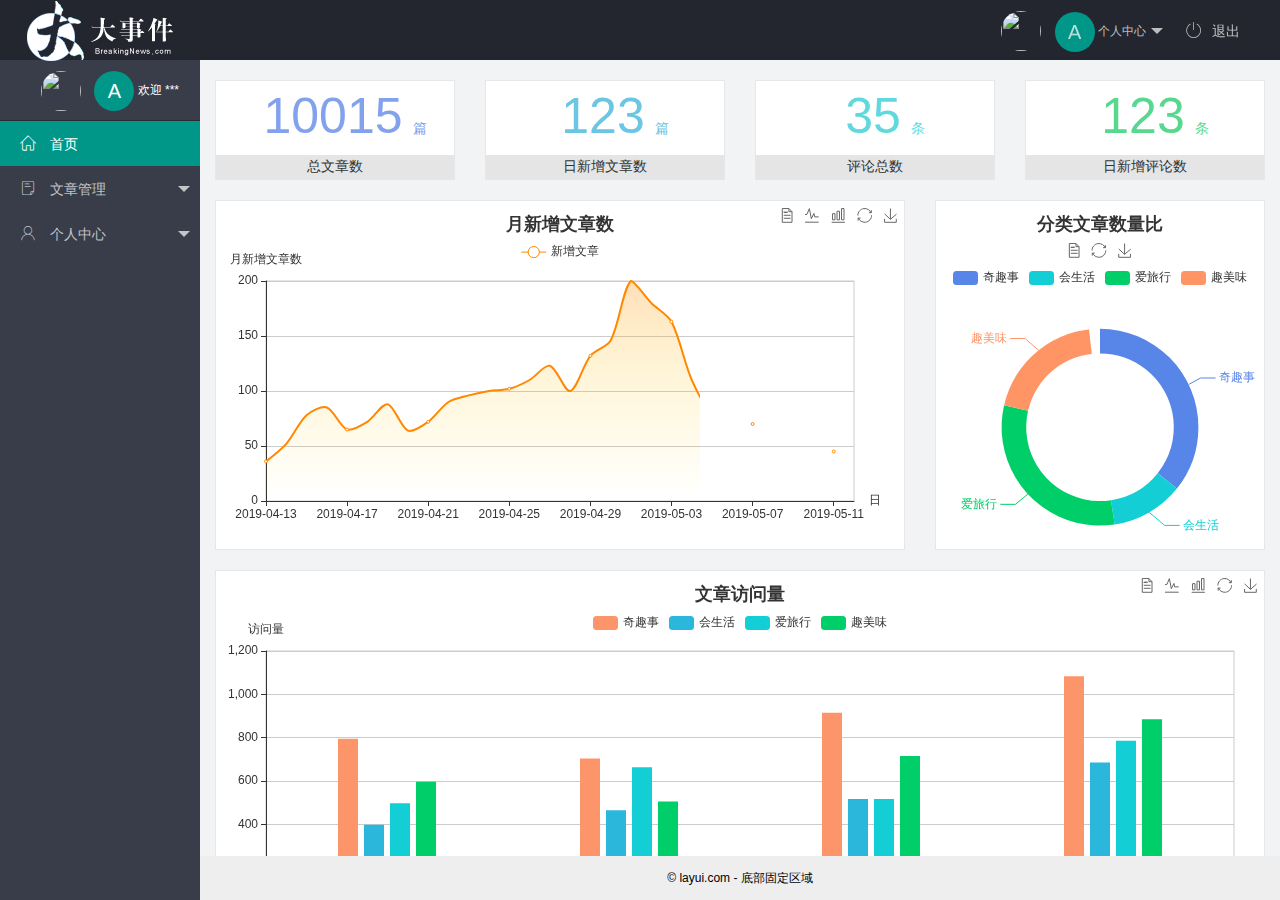
==== index.html @ c747e33b "首页完成" ====
<!DOCTYPE html>
<html>
  <head>
    <meta charset="utf-8" />
    <meta
      name="viewport"
      content="width=device-width, initial-scale=1, maximum-scale=1"
    />
    <title>layout 后台大布局 - Layui</title>
    <link rel="stylesheet" href="/assets/lib/layui/css/layui.css" />
    <link rel="stylesheet" href="/assets/fonts/iconfont.css" />
    <link rel="stylesheet" href="/assets/css/index.css" />
  </head>
  <body class="layui-layout-body">
    <div class="layui-layout layui-layout-admin">
      <div class="layui-header">
        <div class="layui-logo">
          <img src="/assets/images/logo.png" alt="" />
        </div>
        <!-- 头部区域（可配合layui已有的水平导航） -->

        <ul class="layui-nav layui-layout-right">
          <li class="layui-nav-item">
            <a href="javascript:;" class="userinfo">
              <!-- 头像 -->
              <img src="http://t.cn/RCzsdCq" class="layui-nav-img" />
              <span class="text-avatar"> A </span>

              个人中心
            </a>
            <dl class="layui-nav-child">
              <dd><a href="">基本资料</a></dd>
              <dd><a href="">安全设置</a></dd>
            </dl>
          </li>
          <li class="layui-nav-item">
            <a href="javascript:;" id="btn-logout">
              <span class="iconfont icon-tuichu"></span>退出</a
            >
          </li>
        </ul>
      </div>

      <div class="layui-side layui-bg-black">
        <div class="layui-side-scroll">
          <!-- 左侧导航区域（可配合layui已有的垂直导航） 
          layui-nav-itemed
          -->
          <!-- 头像 -->

          <div class="userinfo">
            <img src="http://t.cn/RCzsdCq" class="layui-nav-img" />
            <span class="text-avatar">A</span>
            <span id="welcome">欢迎 ***</span>
          </div>

          <ul class="layui-nav layui-nav-tree" lay-shrink="all">
            <li class="layui-nav-item layui-this">
              <a class="" href="/home/dashboard.html" target="fm">
                <span class="iconfont icon-home"></span>
                首页</a
              >
            </li>
            <li class="layui-nav-item">
              <a href="javascript:;">
                <span class="iconfont icon-16"></span>
                文章管理</a
              >

              <!-- 
<i class="layui-icon layui-icon-app"></i>   


               -->
              <dl class="layui-nav-child">
                <dd>
                  <a href="javascript:;"
                    ><i class="layui-icon layui-icon-app"></i> 文章类别</a
                  >
                </dd>
                <dd>
                  <a href="javascript:;"
                    ><i class="layui-icon layui-icon-app"></i> 文章列表</a
                  >
                </dd>
                <dd>
                  <a href="javascript:;"
                    ><i class="layui-icon layui-icon-app"></i> 发表文章</a
                  >
                </dd>
              </dl>
            </li>
            <li class="layui-nav-item">
              <a href="javascript:;">
                <span class="iconfont icon-user"></span>
                个人中心</a
              >
              <dl class="layui-nav-child">
                <dd>
                  <a href="javascript:;"
                    ><i class="layui-icon layui-icon-app"></i> 基本资料</a
                  >
                </dd>
                <dd>
                  <a href="javascript:;"
                    ><i class="layui-icon layui-icon-app"></i> 更换头像</a
                  >
                </dd>
                <dd>
                  <a href="javascript:;"
                    ><i class="layui-icon layui-icon-app"></i> 重置密码</a
                  >
                </dd>
              </dl>
            </li>
          </ul>
        </div>
      </div>

      <div class="layui-body">
        <!-- 内容主体区域 -->
        <iframe name="fm" src="/home/dashboard.html" frameborder="0"></iframe>
      </div>

      <div class="layui-footer">
        <!-- 底部固定区域 -->
        © layui.com - 底部固定区域
      </div>
    </div>
    <script src="/assets/lib/jquery.js"></script>
    <script src="/assets/lib/layui/layui.all.js"></script>
    <script src="/assets/js/utils.js"></script>
    <script src="/assets/js/index.js"></script>
  </body>
</html>
---- assets/lib/layui/css/layui.css ----
/** layui-v2.5.6 MIT License By https://www.layui.com */
 .layui-inline,img{display:inline-block;vertical-align:middle}h1,h2,h3,h4,h5,h6{font-weight:400}.layui-edge,.layui-header,.layui-inline,.layui-main{position:relative}.layui-body,.layui-edge,.layui-elip{overflow:hidden}.layui-btn,.layui-edge,.layui-inline,img{vertical-align:middle}.layui-btn,.layui-disabled,.layui-icon,.layui-unselect{-moz-user-select:none;-webkit-user-select:none;-ms-user-select:none}.layui-elip,.layui-form-checkbox span,.layui-form-pane .layui-form-label{text-overflow:ellipsis;white-space:nowrap}.layui-breadcrumb,.layui-tree-btnGroup{visibility:hidden}blockquote,body,button,dd,div,dl,dt,form,h1,h2,h3,h4,h5,h6,input,li,ol,p,pre,td,textarea,th,ul{margin:0;padding:0;-webkit-tap-highlight-color:rgba(0,0,0,0)}a:active,a:hover{outline:0}img{border:none}li{list-style:none}table{border-collapse:collapse;border-spacing:0}h4,h5,h6{font-size:100%}button,input,optgroup,option,select,textarea{font-family:inherit;font-size:inherit;font-style:inherit;font-weight:inherit;outline:0}pre{white-space:pre-wrap;white-space:-moz-pre-wrap;white-space:-pre-wrap;white-space:-o-pre-wrap;word-wrap:break-word}body{line-height:24px;font:14px Helvetica Neue,Helvetica,PingFang SC,Tahoma,Arial,sans-serif}hr{height:1px;margin:10px 0;border:0;clear:both}a{color:#333;text-decoration:none}a:hover{color:#777}a cite{font-style:normal;*cursor:pointer}.layui-border-box,.layui-border-box *{box-sizing:border-box}.layui-box,.layui-box *{box-sizing:content-box}.layui-clear{clear:both;*zoom:1}.layui-clear:after{content:'\20';clear:both;*zoom:1;display:block;height:0}.layui-inline{*display:inline;*zoom:1}.layui-edge{display:inline-block;width:0;height:0;border-width:6px;border-style:dashed;border-color:transparent}.layui-edge-top{top:-4px;border-bottom-color:#999;border-bottom-style:solid}.layui-edge-right{border-left-color:#999;border-left-style:solid}.layui-edge-bottom{top:2px;border-top-color:#999;border-top-style:solid}.layui-edge-left{border-right-color:#999;border-right-style:solid}.layui-disabled,.layui-disabled:hover{color:#d2d2d2!important;cursor:not-allowed!important}.layui-circle{border-radius:100%}.layui-show{display:block!important}.layui-hide{display:none!important}@font-face{font-family:layui-icon;src:url(../font/iconfont.eot?v=256);src:url(../font/iconfont.eot?v=256#iefix) format('embedded-opentype'),url(../font/iconfont.woff2?v=256) format('woff2'),url(../font/iconfont.woff?v=256) format('woff'),url(../font/iconfont.ttf?v=256) format('truetype'),url(../font/iconfont.svg?v=256#layui-icon) format('svg')}.layui-icon{font-family:layui-icon!important;font-size:16px;font-style:normal;-webkit-font-smoothing:antialiased;-moz-osx-font-smoothing:grayscale}.layui-icon-reply-fill:before{content:"\e611"}.layui-icon-set-fill:before{content:"\e614"}.layui-icon-menu-fill:before{content:"\e60f"}.layui-icon-search:before{content:"\e615"}.layui-icon-share:before{content:"\e641"}.layui-icon-set-sm:before{content:"\e620"}.layui-icon-engine:before{content:"\e628"}.layui-icon-close:before{content:"\1006"}.layui-icon-close-fill:before{content:"\1007"}.layui-icon-chart-screen:before{content:"\e629"}.layui-icon-star:before{content:"\e600"}.layui-icon-circle-dot:before{content:"\e617"}.layui-icon-chat:before{content:"\e606"}.layui-icon-release:before{content:"\e609"}.layui-icon-list:before{content:"\e60a"}.layui-icon-chart:before{content:"\e62c"}.layui-icon-ok-circle:before{content:"\1005"}.layui-icon-layim-theme:before{content:"\e61b"}.layui-icon-table:before{content:"\e62d"}.layui-icon-right:before{content:"\e602"}.layui-icon-left:before{content:"\e603"}.layui-icon-cart-simple:before{content:"\e698"}.layui-icon-face-cry:before{content:"\e69c"}.layui-icon-face-smile:before{content:"\e6af"}.layui-icon-survey:before{content:"\e6b2"}.layui-icon-tree:before{content:"\e62e"}.layui-icon-ie:before{content:"\e7bb"}.layui-icon-upload-circle:before{content:"\e62f"}.layui-icon-add-circle:before{content:"\e61f"}.layui-icon-download-circle:before{content:"\e601"}.layui-icon-templeate-1:before{content:"\e630"}.layui-icon-util:before{content:"\e631"}.layui-icon-face-surprised:before{content:"\e664"}.layui-icon-edit:before{content:"\e642"}.layui-icon-speaker:before{content:"\e645"}.layui-icon-down:before{content:"\e61a"}.layui-icon-file:before{content:"\e621"}.layui-icon-layouts:before{content:"\e632"}.layui-icon-rate-half:before{content:"\e6c9"}.layui-icon-add-circle-fine:before{content:"\e608"}.layui-icon-prev-circle:before{content:"\e633"}.layui-icon-read:before{content:"\e705"}.layui-icon-404:before{content:"\e61c"}.layui-icon-carousel:before{content:"\e634"}.layui-icon-help:before{content:"\e607"}.layui-icon-code-circle:before{content:"\e635"}.layui-icon-windows:before{content:"\e67f"}.layui-icon-water:before{content:"\e636"}.layui-icon-username:before{content:"\e66f"}.layui-icon-find-fill:before{content:"\e670"}.layui-icon-about:before{content:"\e60b"}.layui-icon-location:before{content:"\e715"}.layui-icon-up:before{content:"\e619"}.layui-icon-pause:before{content:"\e651"}.layui-icon-date:before{content:"\e637"}.layui-icon-layim-uploadfile:before{content:"\e61d"}.layui-icon-delete:before{content:"\e640"}.layui-icon-play:before{content:"\e652"}.layui-icon-top:before{content:"\e604"}.layui-icon-firefox:before{content:"\e686"}.layui-icon-friends:before{content:"\e612"}.layui-icon-refresh-3:before{content:"\e9aa"}.layui-icon-ok:before{content:"\e605"}.layui-icon-layer:before{content:"\e638"}.layui-icon-face-smile-fine:before{content:"\e60c"}.layui-icon-dollar:before{content:"\e659"}.layui-icon-group:before{content:"\e613"}.layui-icon-layim-download:before{content:"\e61e"}.layui-icon-picture-fine:before{content:"\e60d"}.layui-icon-link:before{content:"\e64c"}.layui-icon-diamond:before{content:"\e735"}.layui-icon-log:before{content:"\e60e"}.layui-icon-key:before{content:"\e683"}.layui-icon-rate-solid:before{content:"\e67a"}.layui-icon-fonts-del:before{content:"\e64f"}.layui-icon-unlink:before{content:"\e64d"}.layui-icon-fonts-clear:before{content:"\e639"}.layui-icon-triangle-r:before{content:"\e623"}.layui-icon-circle:before{content:"\e63f"}.layui-icon-radio:before{content:"\e643"}.layui-icon-align-center:before{content:"\e647"}.layui-icon-align-right:before{content:"\e648"}.layui-icon-align-left:before{content:"\e649"}.layui-icon-loading-1:before{content:"\e63e"}.layui-icon-return:before{content:"\e65c"}.layui-icon-fonts-strong:before{content:"\e62b"}.layui-icon-upload:before{content:"\e67c"}.layui-icon-dialogue:before{content:"\e63a"}.layui-icon-video:before{content:"\e6ed"}.layui-icon-headset:before{content:"\e6fc"}.layui-icon-cellphone-fine:before{content:"\e63b"}.layui-icon-add-1:before{content:"\e654"}.layui-icon-face-smile-b:before{content:"\e650"}.layui-icon-fonts-html:before{content:"\e64b"}.layui-icon-screen-full:before{content:"\e622"}.layui-icon-form:before{content:"\e63c"}.layui-icon-cart:before{content:"\e657"}.layui-icon-camera-fill:before{content:"\e65d"}.layui-icon-tabs:before{content:"\e62a"}.layui-icon-heart-fill:before{content:"\e68f"}.layui-icon-fonts-code:before{content:"\e64e"}.layui-icon-ios:before{content:"\e680"}.layui-icon-at:before{content:"\e687"}.layui-icon-fire:before{content:"\e756"}.layui-icon-set:before{content:"\e716"}.layui-icon-fonts-u:before{content:"\e646"}.layui-icon-triangle-d:before{content:"\e625"}.layui-icon-tips:before{content:"\e702"}.layui-icon-picture:before{content:"\e64a"}.layui-icon-more-vertical:before{content:"\e671"}.layui-icon-bluetooth:before{content:"\e689"}.layui-icon-flag:before{content:"\e66c"}.layui-icon-loading:before{content:"\e63d"}.layui-icon-fonts-i:before{content:"\e644"}.layui-icon-refresh-1:before{content:"\e666"}.layui-icon-rmb:before{content:"\e65e"}.layui-icon-addition:before{content:"\e624"}.layui-icon-home:before{content:"\e68e"}.layui-icon-time:before{content:"\e68d"}.layui-icon-user:before{content:"\e770"}.layui-icon-notice:before{content:"\e667"}.layui-icon-chrome:before{content:"\e68a"}.layui-icon-edge:before{content:"\e68b"}.layui-icon-login-weibo:before{content:"\e675"}.layui-icon-voice:before{content:"\e688"}.layui-icon-upload-drag:before{content:"\e681"}.layui-icon-login-qq:before{content:"\e676"}.layui-icon-snowflake:before{content:"\e6b1"}.layui-icon-heart:before{content:"\e68c"}.layui-icon-logout:before{content:"\e682"}.layui-icon-file-b:before{content:"\e655"}.layui-icon-template:before{content:"\e663"}.layui-icon-transfer:before{content:"\e691"}.layui-icon-auz:before{content:"\e672"}.layui-icon-console:before{content:"\e665"}.layui-icon-app:before{content:"\e653"}.layui-icon-prev:before{content:"\e65a"}.layui-icon-website:before{content:"\e7ae"}.layui-icon-next:before{content:"\e65b"}.layui-icon-component:before{content:"\e857"}.layui-icon-android:before{content:"\e684"}.layui-icon-more:before{content:"\e65f"}.layui-icon-login-wechat:before{content:"\e677"}.layui-icon-shrink-right:before{content:"\e668"}.layui-icon-spread-left:before{content:"\e66b"}.layui-icon-camera:before{content:"\e660"}.layui-icon-note:before{content:"\e66e"}.layui-icon-refresh:before{content:"\e669"}.layui-icon-female:before{content:"\e661"}.layui-icon-male:before{content:"\e662"}.layui-icon-screen-restore:before{content:"\e758"}.layui-icon-password:before{content:"\e673"}.layui-icon-senior:before{content:"\e674"}.layui-icon-theme:before{content:"\e66a"}.layui-icon-tread:before{content:"\e6c5"}.layui-icon-praise:before{content:"\e6c6"}.layui-icon-star-fill:before{content:"\e658"}.layui-icon-rate:before{content:"\e67b"}.layui-icon-template-1:before{content:"\e656"}.layui-icon-vercode:before{content:"\e679"}.layui-icon-service:before{content:"\e626"}.layui-icon-cellphone:before{content:"\e678"}.layui-icon-print:before{content:"\e66d"}.layui-icon-cols:before{content:"\e610"}.layui-icon-wifi:before{content:"\e7e0"}.layui-icon-export:before{content:"\e67d"}.layui-icon-rss:before{content:"\e808"}.layui-icon-slider:before{content:"\e714"}.layui-icon-email:before{content:"\e618"}.layui-icon-subtraction:before{content:"\e67e"}.layui-icon-mike:before{content:"\e6dc"}.layui-icon-light:before{content:"\e748"}.layui-icon-gift:before{content:"\e627"}.layui-icon-mute:before{content:"\e685"}.layui-icon-reduce-circle:before{content:"\e616"}.layui-icon-music:before{content:"\e690"}.layui-main{width:1140px;margin:0 auto}.layui-header{z-index:1000;height:60px}.layui-header a:hover{transition:all .5s;-webkit-transition:all .5s}.layui-side{position:fixed;left:0;top:0;bottom:0;z-index:999;width:200px;overflow-x:hidden}.layui-side-scroll{position:relative;width:220px;height:100%;overflow-x:hidden}.layui-body{position:absolute;left:200px;right:0;top:0;bottom:0;z-index:998;width:auto;overflow-y:auto;box-sizing:border-box}.layui-layout-body{overflow:hidden}.layui-layout-admin .layui-header{background-color:#23262E}.layui-layout-admin .layui-side{top:60px;width:200px;overflow-x:hidden}.layui-layout-admin .layui-body{position:fixed;top:60px;bottom:44px}.layui-layout-admin .layui-main{width:auto;margin:0 15px}.layui-layout-admin .layui-footer{position:fixed;left:200px;right:0;bottom:0;height:44px;line-height:44px;padding:0 15px;background-color:#eee}.layui-layout-admin .layui-logo{position:absolute;left:0;top:0;width:200px;height:100%;line-height:60px;text-align:center;color:#009688;font-size:16px}.layui-layout-admin .layui-header .layui-nav{background:0 0}.layui-layout-left{position:absolute!important;left:200px;top:0}.layui-layout-right{position:absolute!important;right:0;top:0}.layui-container{position:relative;margin:0 auto;padding:0 15px;box-sizing:border-box}.layui-fluid{position:relative;margin:0 auto;padding:0 15px}.layui-row:after,.layui-row:before{content:'';display:block;clear:both}.layui-col-lg1,.layui-col-lg10,.layui-col-lg11,.layui-col-lg12,.layui-col-lg2,.layui-col-lg3,.layui-col-lg4,.layui-col-lg5,.layui-col-lg6,.layui-col-lg7,.layui-col-lg8,.layui-col-lg9,.layui-col-md1,.layui-col-md10,.layui-col-md11,.layui-col-md12,.layui-col-md2,.layui-col-md3,.layui-col-md4,.layui-col-md5,.layui-col-md6,.layui-col-md7,.layui-col-md8,.layui-col-md9,.layui-col-sm1,.layui-col-sm10,.layui-col-sm11,.layui-col-sm12,.layui-col-sm2,.layui-col-sm3,.layui-col-sm4,.layui-col-sm5,.layui-col-sm6,.layui-col-sm7,.layui-col-sm8,.layui-col-sm9,.layui-col-xs1,.layui-col-xs10,.layui-col-xs11,.layui-col-xs12,.layui-col-xs2,.layui-col-xs3,.layui-col-xs4,.layui-col-xs5,.layui-col-xs6,.layui-col-xs7,.layui-col-xs8,.layui-col-xs9{position:relative;display:block;box-sizing:border-box}.layui-col-xs1,.layui-col-xs10,.layui-col-xs11,.layui-col-xs12,.layui-col-xs2,.layui-col-xs3,.layui-col-xs4,.layui-col-xs5,.layui-col-xs6,.layui-col-xs7,.layui-col-xs8,.layui-col-xs9{float:left}.layui-col-xs1{width:8.33333333%}.layui-col-xs2{width:16.66666667%}.layui-col-xs3{width:25%}.layui-col-xs4{width:33.33333333%}.layui-col-xs5{width:41.66666667%}.layui-col-xs6{width:50%}.layui-col-xs7{width:58.33333333%}.layui-col-xs8{width:66.66666667%}.layui-col-xs9{width:75%}.layui-col-xs10{width:83.33333333%}.layui-col-xs11{width:91.66666667%}.layui-col-xs12{width:100%}.layui-col-xs-offset1{margin-left:8.33333333%}.layui-col-xs-offset2{margin-left:16.66666667%}.layui-col-xs-offset3{margin-left:25%}.layui-col-xs-offset4{margin-left:33.33333333%}.layui-col-xs-offset5{margin-left:41.66666667%}.layui-col-xs-offset6{margin-left:50%}.layui-col-xs-offset7{margin-left:58.33333333%}.layui-col-xs-offset8{margin-left:66.66666667%}.layui-col-xs-offset9{margin-left:75%}.layui-col-xs-offset10{margin-left:83.33333333%}.layui-col-xs-offset11{margin-left:91.66666667%}.layui-col-xs-offset12{margin-left:100%}@media screen and (max-width:768px){.layui-hide-xs{display:none!important}.layui-show-xs-block{display:block!important}.layui-show-xs-inline{display:inline!important}.layui-show-xs-inline-block{display:inline-block!important}}@media screen and (min-width:768px){.layui-container{width:750px}.layui-hide-sm{display:none!important}.layui-show-sm-block{display:block!important}.layui-show-sm-inline{display:inline!important}.layui-show-sm-inline-block{display:inline-block!important}.layui-col-sm1,.layui-col-sm10,.layui-col-sm11,.layui-col-sm12,.layui-col-sm2,.layui-col-sm3,.layui-col-sm4,.layui-col-sm5,.layui-col-sm6,.layui-col-sm7,.layui-col-sm8,.layui-col-sm9{float:left}.layui-col-sm1{width:8.33333333%}.layui-col-sm2{width:16.66666667%}.layui-col-sm3{width:25%}.layui-col-sm4{width:33.33333333%}.layui-col-sm5{width:41.66666667%}.layui-col-sm6{width:50%}.layui-col-sm7{width:58.33333333%}.layui-col-sm8{width:66.66666667%}.layui-col-sm9{width:75%}.layui-col-sm10{width:83.33333333%}.layui-col-sm11{width:91.66666667%}.layui-col-sm12{width:100%}.layui-col-sm-offset1{margin-left:8.33333333%}.layui-col-sm-offset2{margin-left:16.66666667%}.layui-col-sm-offset3{margin-left:25%}.layui-col-sm-offset4{margin-left:33.33333333%}.layui-col-sm-offset5{margin-left:41.66666667%}.layui-col-sm-offset6{margin-left:50%}.layui-col-sm-offset7{margin-left:58.33333333%}.layui-col-sm-offset8{margin-left:66.66666667%}.layui-col-sm-offset9{margin-left:75%}.layui-col-sm-offset10{margin-left:83.33333333%}.layui-col-sm-offset11{margin-left:91.66666667%}.layui-col-sm-offset12{margin-left:100%}}@media screen and (min-width:992px){.layui-container{width:970px}.layui-hide-md{display:none!important}.layui-show-md-block{display:block!important}.layui-show-md-inline{display:inline!important}.layui-show-md-inline-block{display:inline-block!important}.layui-col-md1,.layui-col-md10,.layui-col-md11,.layui-col-md12,.layui-col-md2,.layui-col-md3,.layui-col-md4,.layui-col-md5,.layui-col-md6,.layui-col-md7,.layui-col-md8,.layui-col-md9{float:left}.layui-col-md1{width:8.33333333%}.layui-col-md2{width:16.66666667%}.layui-col-md3{width:25%}.layui-col-md4{width:33.33333333%}.layui-col-md5{width:41.66666667%}.layui-col-md6{width:50%}.layui-col-md7{width:58.33333333%}.layui-col-md8{width:66.66666667%}.layui-col-md9{width:75%}.layui-col-md10{width:83.33333333%}.layui-col-md11{width:91.66666667%}.layui-col-md12{width:100%}.layui-col-md-offset1{margin-left:8.33333333%}.layui-col-md-offset2{margin-left:16.66666667%}.layui-col-md-offset3{margin-left:25%}.layui-col-md-offset4{margin-left:33.33333333%}.layui-col-md-offset5{margin-left:41.66666667%}.layui-col-md-offset6{margin-left:50%}.layui-col-md-offset7{margin-left:58.33333333%}.layui-col-md-offset8{margin-left:66.66666667%}.layui-col-md-offset9{margin-left:75%}.layui-col-md-offset10{margin-left:83.33333333%}.layui-col-md-offset11{margin-left:91.66666667%}.layui-col-md-offset12{margin-left:100%}}@media screen and (min-width:1200px){.layui-container{width:1170px}.layui-hide-lg{display:none!important}.layui-show-lg-block{display:block!important}.layui-show-lg-inline{display:inline!important}.layui-show-lg-inline-block{display:inline-block!important}.layui-col-lg1,.layui-col-lg10,.layui-col-lg11,.layui-col-lg12,.layui-col-lg2,.layui-col-lg3,.layui-col-lg4,.layui-col-lg5,.layui-col-lg6,.layui-col-lg7,.layui-col-lg8,.layui-col-lg9{float:left}.layui-col-lg1{width:8.33333333%}.layui-col-lg2{width:16.66666667%}.layui-col-lg3{width:25%}.layui-col-lg4{width:33.33333333%}.layui-col-lg5{width:41.66666667%}.layui-col-lg6{width:50%}.layui-col-lg7{width:58.33333333%}.layui-col-lg8{width:66.66666667%}.layui-col-lg9{width:75%}.layui-col-lg10{width:83.33333333%}.layui-col-lg11{width:91.66666667%}.layui-col-lg12{width:100%}.layui-col-lg-offset1{margin-left:8.33333333%}.layui-col-lg-offset2{margin-left:16.66666667%}.layui-col-lg-offset3{margin-left:25%}.layui-col-lg-offset4{margin-left:33.33333333%}.layui-col-lg-offset5{margin-left:41.66666667%}.layui-col-lg-offset6{margin-left:50%}.layui-col-lg-offset7{margin-left:58.33333333%}.layui-col-lg-offset8{margin-left:66.66666667%}.layui-col-lg-offset9{margin-left:75%}.layui-col-lg-offset10{margin-left:83.33333333%}.layui-col-lg-offset11{margin-left:91.66666667%}.layui-col-lg-offset12{margin-left:100%}}.layui-col-space1{margin:-.5px}.layui-col-space1>*{padding:.5px}.layui-col-space2{margin:-1px}.layui-col-space2>*{padding:1px}.layui-col-space4{margin:-2px}.layui-col-space4>*{padding:2px}.layui-col-space5{margin:-2.5px}.layui-col-space5>*{padding:2.5px}.layui-col-space6{margin:-3px}.layui-col-space6>*{padding:3px}.layui-col-space8{margin:-4px}.layui-col-space8>*{padding:4px}.layui-col-space10{margin:-5px}.layui-col-space10>*{padding:5px}.layui-col-space12{margin:-6px}.layui-col-space12>*{padding:6px}.layui-col-space14{margin:-7px}.layui-col-space14>*{padding:7px}.layui-col-space15{margin:-7.5px}.layui-col-space15>*{padding:7.5px}.layui-col-space16{margin:-8px}.layui-col-space16>*{padding:8px}.layui-col-space18{margin:-9px}.layui-col-space18>*{padding:9px}.layui-col-space20{margin:-10px}.layui-col-space20>*{padding:10px}.layui-col-space22{margin:-11px}.layui-col-space22>*{padding:11px}.layui-col-space24{margin:-12px}.layui-col-space24>*{padding:12px}.layui-col-space25{margin:-12.5px}.layui-col-space25>*{padding:12.5px}.layui-col-space26{margin:-13px}.layui-col-space26>*{padding:13px}.layui-col-space28{margin:-14px}.layui-col-space28>*{padding:14px}.layui-col-space30{margin:-15px}.layui-col-space30>*{padding:15px}.layui-btn,.layui-input,.layui-select,.layui-textarea,.layui-upload-button{outline:0;-webkit-appearance:none;transition:all .3s;-webkit-transition:all .3s;box-sizing:border-box}.layui-elem-quote{margin-bottom:10px;padding:15px;line-height:22px;border-left:5px solid #009688;border-radius:0 2px 2px 0;background-color:#f2f2f2}.layui-quote-nm{border-style:solid;border-width:1px 1px 1px 5px;background:0 0}.layui-elem-field{margin-bottom:10px;padding:0;border-width:1px;border-style:solid}.layui-elem-field legend{margin-left:20px;padding:0 10px;font-size:20px;font-weight:300}.layui-field-title{margin:10px 0 20px;border-width:1px 0 0}.layui-field-box{padding:10px 15px}.layui-field-title .layui-field-box{padding:10px 0}.layui-progress{position:relative;height:6px;border-radius:20px;background-color:#e2e2e2}.layui-progress-bar{position:absolute;left:0;top:0;width:0;max-width:100%;height:6px;border-radius:20px;text-align:right;background-color:#5FB878;transition:all .3s;-webkit-transition:all .3s}.layui-progress-big,.layui-progress-big .layui-progress-bar{height:18px;line-height:18px}.layui-progress-text{position:relative;top:-20px;line-height:18px;font-size:12px;color:#666}.layui-progress-big .layui-progress-text{position:static;padding:0 10px;color:#fff}.layui-collapse{border-width:1px;border-style:solid;border-radius:2px}.layui-colla-content,.layui-colla-item{border-top-width:1px;border-top-style:solid}.layui-colla-item:first-child{border-top:none}.layui-colla-title{position:relative;height:42px;line-height:42px;padding:0 15px 0 35px;color:#333;background-color:#f2f2f2;cursor:pointer;font-size:14px;overflow:hidden}.layui-colla-content{display:none;padding:10px 15px;line-height:22px;color:#666}.layui-colla-icon{position:absolute;left:15px;top:0;font-size:14px}.layui-card{margin-bottom:15px;border-radius:2px;background-color:#fff;box-shadow:0 1px 2px 0 rgba(0,0,0,.05)}.layui-card:last-child{margin-bottom:0}.layui-card-header{position:relative;height:42px;line-height:42px;padding:0 15px;border-bottom:1px solid #f6f6f6;color:#333;border-radius:2px 2px 0 0;font-size:14px}.layui-bg-black,.layui-bg-blue,.layui-bg-cyan,.layui-bg-green,.layui-bg-orange,.layui-bg-red{color:#fff!important}.layui-card-body{position:relative;padding:10px 15px;line-height:24px}.layui-card-body[pad15]{padding:15px}.layui-card-body[pad20]{padding:20px}.layui-card-body .layui-table{margin:5px 0}.layui-card .layui-tab{margin:0}.layui-panel-window{position:relative;padding:15px;border-radius:0;border-top:5px solid #E6E6E6;background-color:#fff}.layui-auxiliar-moving{position:fixed;left:0;right:0;top:0;bottom:0;width:100%;height:100%;background:0 0;z-index:9999999999}.layui-form-label,.layui-form-mid,.layui-form-select,.layui-input-block,.layui-input-inline,.layui-textarea{position:relative}.layui-bg-red{background-color:#FF5722!important}.layui-bg-orange{background-color:#FFB800!important}.layui-bg-green{background-color:#009688!important}.layui-bg-cyan{background-color:#2F4056!important}.layui-bg-blue{background-color:#1E9FFF!important}.layui-bg-black{background-color:#393D49!important}.layui-bg-gray{background-color:#eee!important;color:#666!important}.layui-badge-rim,.layui-colla-content,.layui-colla-item,.layui-collapse,.layui-elem-field,.layui-form-pane .layui-form-item[pane],.layui-form-pane .layui-form-label,.layui-input,.layui-layedit,.layui-layedit-tool,.layui-quote-nm,.layui-select,.layui-tab-bar,.layui-tab-card,.layui-tab-title,.layui-tab-title .layui-this:after,.layui-textarea{border-color:#e6e6e6}.layui-timeline-item:before,hr{background-color:#e6e6e6}.layui-text{line-height:22px;font-size:14px;color:#666}.layui-text h1,.layui-text h2,.layui-text h3{font-weight:500;color:#333}.layui-text h1{font-size:30px}.layui-text h2{font-size:24px}.layui-text h3{font-size:18px}.layui-text a:not(.layui-btn){color:#01AAED}.layui-text a:not(.layui-btn):hover{text-decoration:underline}.layui-text ul{padding:5px 0 5px 15px}.layui-text ul li{margin-top:5px;list-style-type:disc}.layui-text em,.layui-word-aux{color:#999!important;padding:0 5px!important}.layui-btn{display:inline-block;height:38px;line-height:38px;padding:0 18px;background-color:#009688;color:#fff;white-space:nowrap;text-align:center;font-size:14px;border:none;border-radius:2px;cursor:pointer}.layui-btn:hover{opacity:.8;filter:alpha(opacity=80);color:#fff}.layui-btn:active{opacity:1;filter:alpha(opacity=100)}.layui-btn+.layui-btn{margin-left:10px}.layui-btn-container{font-size:0}.layui-btn-container .layui-btn{margin-right:10px;margin-bottom:10px}.layui-btn-container .layui-btn+.layui-btn{margin-left:0}.layui-table .layui-btn-container .layui-btn{margin-bottom:9px}.layui-btn-radius{border-radius:100px}.layui-btn .layui-icon{margin-right:3px;font-size:18px;vertical-align:bottom;vertical-align:middle\9}.layui-btn-primary{border:1px solid #C9C9C9;background-color:#fff;color:#555}.layui-btn-primary:hover{border-color:#009688;color:#333}.layui-btn-normal{background-color:#1E9FFF}.layui-btn-warm{background-color:#FFB800}.layui-btn-danger{background-color:#FF5722}.layui-btn-checked{background-color:#5FB878}.layui-btn-disabled,.layui-btn-disabled:active,.layui-btn-disabled:hover{border:1px solid #e6e6e6;background-color:#FBFBFB;color:#C9C9C9;cursor:not-allowed;opacity:1}.layui-btn-lg{height:44px;line-height:44px;padding:0 25px;font-size:16px}.layui-btn-sm{height:30px;line-height:30px;padding:0 10px;font-size:12px}.layui-btn-sm i{font-size:16px!important}.layui-btn-xs{height:22px;line-height:22px;padding:0 5px;font-size:12px}.layui-btn-xs i{font-size:14px!important}.layui-btn-group{display:inline-block;vertical-align:middle;font-size:0}.layui-btn-group .layui-btn{margin-left:0!important;margin-right:0!important;border-left:1px solid rgba(255,255,255,.5);border-radius:0}.layui-btn-group .layui-btn-primary{border-left:none}.layui-btn-group .layui-btn-primary:hover{border-color:#C9C9C9;color:#009688}.layui-btn-group .layui-btn:first-child{border-left:none;border-radius:2px 0 0 2px}.layui-btn-group .layui-btn-primary:first-child{border-left:1px solid #c9c9c9}.layui-btn-group .layui-btn:last-child{border-radius:0 2px 2px 0}.layui-btn-group .layui-btn+.layui-btn{margin-left:0}.layui-btn-group+.layui-btn-group{margin-left:10px}.layui-btn-fluid{width:100%}.layui-input,.layui-select,.layui-textarea{height:38px;line-height:1.3;line-height:38px\9;border-width:1px;border-style:solid;background-color:#fff;border-radius:2px}.layui-input::-webkit-input-placeholder,.layui-select::-webkit-input-placeholder,.layui-textarea::-webkit-input-placeholder{line-height:1.3}.layui-input,.layui-textarea{display:block;width:100%;padding-left:10px}.layui-input:hover,.layui-textarea:hover{border-color:#D2D2D2!important}.layui-input:focus,.layui-textarea:focus{border-color:#C9C9C9!important}.layui-textarea{min-height:100px;height:auto;line-height:20px;padding:6px 10px;resize:vertical}.layui-select{padding:0 10px}.layui-form input[type=checkbox],.layui-form input[type=radio],.layui-form select{display:none}.layui-form [lay-ignore]{display:initial}.layui-form-item{margin-bottom:15px;clear:both;*zoom:1}.layui-form-item:after{content:'\20';clear:both;*zoom:1;display:block;height:0}.layui-form-label{float:left;display:block;padding:9px 15px;width:80px;font-weight:400;line-height:20px;text-align:right}.layui-form-label-col{display:block;float:none;padding:9px 0;line-height:20px;text-align:left}.layui-form-item .layui-inline{margin-bottom:5px;margin-right:10px}.layui-input-block{margin-left:110px;min-height:36px}.layui-input-inline{display:inline-block;vertical-align:middle}.layui-form-item .layui-input-inline{float:left;width:190px;margin-right:10px}.layui-form-text .layui-input-inline{width:auto}.layui-form-mid{float:left;display:block;padding:9px 0!important;line-height:20px;margin-right:10px}.layui-form-danger+.layui-form-select .layui-input,.layui-form-danger:focus{border-color:#FF5722!important}.layui-form-select .layui-input{padding-right:30px;cursor:pointer}.layui-form-select .layui-edge{position:absolute;right:10px;top:50%;margin-top:-3px;cursor:pointer;border-width:6px;border-top-color:#c2c2c2;border-top-style:solid;transition:all .3s;-webkit-transition:all .3s}.layui-form-select dl{display:none;position:absolute;left:0;top:42px;padding:5px 0;z-index:899;min-width:100%;border:1px solid #d2d2d2;max-height:300px;overflow-y:auto;background-color:#fff;border-radius:2px;box-shadow:0 2px 4px rgba(0,0,0,.12);box-sizing:border-box}.layui-form-select dl dd,.layui-form-select dl dt{padding:0 10px;line-height:36px;white-space:nowrap;overflow:hidden;text-overflow:ellipsis}.layui-form-select dl dt{font-size:12px;color:#999}.layui-form-select dl dd{cursor:pointer}.layui-form-select dl dd:hover{background-color:#f2f2f2;-webkit-transition:.5s all;transition:.5s all}.layui-form-select .layui-select-group dd{padding-left:20px}.layui-form-select dl dd.layui-select-tips{padding-left:10px!important;color:#999}.layui-form-select dl dd.layui-this{background-color:#5FB878;color:#fff}.layui-form-checkbox,.layui-form-select dl dd.layui-disabled{background-color:#fff}.layui-form-selected dl{display:block}.layui-form-checkbox,.layui-form-checkbox *,.layui-form-switch{display:inline-block;vertical-align:middle}.layui-form-selected .layui-edge{margin-top:-9px;-webkit-transform:rotate(180deg);transform:rotate(180deg);margin-top:-3px\9}:root .layui-form-selected .layui-edge{margin-top:-9px\0/IE9}.layui-form-selectup dl{top:auto;bottom:42px}.layui-select-none{margin:5px 0;text-align:center;color:#999}.layui-select-disabled .layui-disabled{border-color:#eee!important}.layui-select-disabled .layui-edge{border-top-color:#d2d2d2}.layui-form-checkbox{position:relative;height:30px;line-height:30px;margin-right:10px;padding-right:30px;cursor:pointer;font-size:0;-webkit-transition:.1s linear;transition:.1s linear;box-sizing:border-box}.layui-form-checkbox span{padding:0 10px;height:100%;font-size:14px;border-radius:2px 0 0 2px;background-color:#d2d2d2;color:#fff;overflow:hidden}.layui-form-checkbox:hover span{background-color:#c2c2c2}.layui-form-checkbox i{position:absolute;right:0;top:0;width:30px;height:28px;border:1px solid #d2d2d2;border-left:none;border-radius:0 2px 2px 0;color:#fff;font-size:20px;text-align:center}.layui-form-checkbox:hover i{border-color:#c2c2c2;color:#c2c2c2}.layui-form-checked,.layui-form-checked:hover{border-color:#5FB878}.layui-form-checked span,.layui-form-checked:hover span{background-color:#5FB878}.layui-form-checked i,.layui-form-checked:hover i{color:#5FB878}.layui-form-item .layui-form-checkbox{margin-top:4px}.layui-form-checkbox[lay-skin=primary]{height:auto!important;line-height:normal!important;min-width:18px;min-height:18px;border:none!important;margin-right:0;padding-left:28px;padding-right:0;background:0 0}.layui-form-checkbox[lay-skin=primary] span{padding-left:0;padding-right:15px;line-height:18px;background:0 0;color:#666}.layui-form-checkbox[lay-skin=primary] i{right:auto;left:0;width:16px;height:16px;line-height:16px;border:1px solid #d2d2d2;font-size:12px;border-radius:2px;background-color:#fff;-webkit-transition:.1s linear;transition:.1s linear}.layui-form-checkbox[lay-skin=primary]:hover i{border-color:#5FB878;color:#fff}.layui-form-checked[lay-skin=primary] i{border-color:#5FB878!important;background-color:#5FB878;color:#fff}.layui-checkbox-disbaled[lay-skin=primary] span{background:0 0!important;color:#c2c2c2}.layui-checkbox-disbaled[lay-skin=primary]:hover i{border-color:#d2d2d2}.layui-form-item .layui-form-checkbox[lay-skin=primary]{margin-top:10px}.layui-form-switch{position:relative;height:22px;line-height:22px;min-width:35px;padding:0 5px;margin-top:8px;border:1px solid #d2d2d2;border-radius:20px;cursor:pointer;background-color:#fff;-webkit-transition:.1s linear;transition:.1s linear}.layui-form-switch i{position:absolute;left:5px;top:3px;width:16px;height:16px;border-radius:20px;background-color:#d2d2d2;-webkit-transition:.1s linear;transition:.1s linear}.layui-form-switch em{position:relative;top:0;width:25px;margin-left:21px;padding:0!important;text-align:center!important;color:#999!important;font-style:normal!important;font-size:12px}.layui-form-onswitch{border-color:#5FB878;background-color:#5FB878}.layui-checkbox-disbaled,.layui-checkbox-disbaled i{border-color:#e2e2e2!important}.layui-form-onswitch i{left:100%;margin-left:-21px;background-color:#fff}.layui-form-onswitch em{margin-left:5px;margin-right:21px;color:#fff!important}.layui-checkbox-disbaled span{background-color:#e2e2e2!important}.layui-checkbox-disbaled:hover i{color:#fff!important}[lay-radio]{display:none}.layui-form-radio,.layui-form-radio *{display:inline-block;vertical-align:middle}.layui-form-radio{line-height:28px;margin:6px 10px 0 0;padding-right:10px;cursor:pointer;font-size:0}.layui-form-radio *{font-size:14px}.layui-form-radio>i{margin-right:8px;font-size:22px;color:#c2c2c2}.layui-form-radio>i:hover,.layui-form-radioed>i{color:#5FB878}.layui-radio-disbaled>i{color:#e2e2e2!important}.layui-form-pane .layui-form-label{width:110px;padding:8px 15px;height:38px;line-height:20px;border-width:1px;border-style:solid;border-radius:2px 0 0 2px;text-align:center;background-color:#FBFBFB;overflow:hidden;box-sizing:border-box}.layui-form-pane .layui-input-inline{margin-left:-1px}.layui-form-pane .layui-input-block{margin-left:110px;left:-1px}.layui-form-pane .layui-input{border-radius:0 2px 2px 0}.layui-form-pane .layui-form-text .layui-form-label{float:none;width:100%;border-radius:2px;box-sizing:border-box;text-align:left}.layui-form-pane .layui-form-text .layui-input-inline{display:block;margin:0;top:-1px;clear:both}.layui-form-pane .layui-form-text .layui-input-block{margin:0;left:0;top:-1px}.layui-form-pane .layui-form-text .layui-textarea{min-height:100px;border-radius:0 0 2px 2px}.layui-form-pane .layui-form-checkbox{margin:4px 0 4px 10px}.layui-form-pane .layui-form-radio,.layui-form-pane .layui-form-switch{margin-top:6px;margin-left:10px}.layui-form-pane .layui-form-item[pane]{position:relative;border-width:1px;border-style:solid}.layui-form-pane .layui-form-item[pane] .layui-form-label{position:absolute;left:0;top:0;height:100%;border-width:0 1px 0 0}.layui-form-pane .layui-form-item[pane] .layui-input-inline{margin-left:110px}@media screen and (max-width:450px){.layui-form-item .layui-form-label{text-overflow:ellipsis;overflow:hidden;white-space:nowrap}.layui-form-item .layui-inline{display:block;margin-right:0;margin-bottom:20px;clear:both}.layui-form-item .layui-inline:after{content:'\20';clear:both;display:block;height:0}.layui-form-item .layui-input-inline{display:block;float:none;left:-3px;width:auto;margin:0 0 10px 112px}.layui-form-item .layui-input-inline+.layui-form-mid{margin-left:110px;top:-5px;padding:0}.layui-form-item .layui-form-checkbox{margin-right:5px;margin-bottom:5px}}.layui-layedit{border-width:1px;border-style:solid;border-radius:2px}.layui-layedit-tool{padding:3px 5px;border-bottom-width:1px;border-bottom-style:solid;font-size:0}.layedit-tool-fixed{position:fixed;top:0;border-top:1px solid #e2e2e2}.layui-layedit-tool .layedit-tool-mid,.layui-layedit-tool .layui-icon{display:inline-block;vertical-align:middle;text-align:center;font-size:14px}.layui-layedit-tool .layui-icon{position:relative;width:32px;height:30px;line-height:30px;margin:3px 5px;color:#777;cursor:pointer;border-radius:2px}.layui-layedit-tool .layui-icon:hover{color:#393D49}.layui-layedit-tool .layui-icon:active{color:#000}.layui-layedit-tool .layedit-tool-active{background-color:#e2e2e2;color:#000}.layui-layedit-tool .layui-disabled,.layui-layedit-tool .layui-disabled:hover{color:#d2d2d2;cursor:not-allowed}.layui-layedit-tool .layedit-tool-mid{width:1px;height:18px;margin:0 10px;background-color:#d2d2d2}.layedit-tool-html{width:50px!important;font-size:30px!important}.layedit-tool-b,.layedit-tool-code,.layedit-tool-help{font-size:16px!important}.layedit-tool-d,.layedit-tool-face,.layedit-tool-image,.layedit-tool-unlink{font-size:18px!important}.layedit-tool-image input{position:absolute;font-size:0;left:0;top:0;width:100%;height:100%;opacity:.01;filter:Alpha(opacity=1);cursor:pointer}.layui-layedit-iframe iframe{display:block;width:100%}#LAY_layedit_code{overflow:hidden}.layui-laypage{display:inline-block;*display:inline;*zoom:1;vertical-align:middle;margin:10px 0;font-size:0}.layui-laypage>a:first-child,.layui-laypage>a:first-child em{border-radius:2px 0 0 2px}.layui-laypage>a:last-child,.layui-laypage>a:last-child em{border-radius:0 2px 2px 0}.layui-laypage>:first-child{margin-left:0!important}.layui-laypage>:last-child{margin-right:0!important}.layui-laypage a,.layui-laypage button,.layui-laypage input,.layui-laypage select,.layui-laypage span{border:1px solid #e2e2e2}.layui-laypage a,.layui-laypage span{display:inline-block;*display:inline;*zoom:1;vertical-align:middle;padding:0 15px;height:28px;line-height:28px;margin:0 -1px 5px 0;background-color:#fff;color:#333;font-size:12px}.layui-flow-more a *,.layui-laypage input,.layui-table-view select[lay-ignore]{display:inline-block}.layui-laypage a:hover{color:#009688}.layui-laypage em{font-style:normal}.layui-laypage .layui-laypage-spr{color:#999;font-weight:700}.layui-laypage a{text-decoration:none}.layui-laypage .layui-laypage-curr{position:relative}.layui-laypage .layui-laypage-curr em{position:relative;color:#fff}.layui-laypage .layui-laypage-curr .layui-laypage-em{position:absolute;left:-1px;top:-1px;padding:1px;width:100%;height:100%;background-color:#009688}.layui-laypage-em{border-radius:2px}.layui-laypage-next em,.layui-laypage-prev em{font-family:Sim sun;font-size:16px}.layui-laypage .layui-laypage-count,.layui-laypage .layui-laypage-limits,.layui-laypage .layui-laypage-refresh,.layui-laypage .layui-laypage-skip{margin-left:10px;margin-right:10px;padding:0;border:none}.layui-laypage .layui-laypage-limits,.layui-laypage .layui-laypage-refresh{vertical-align:top}.layui-laypage .layui-laypage-refresh i{font-size:18px;cursor:pointer}.layui-laypage select{height:22px;padding:3px;border-radius:2px;cursor:pointer}.layui-laypage .layui-laypage-skip{height:30px;line-height:30px;color:#999}.layui-laypage button,.layui-laypage input{height:30px;line-height:30px;border-radius:2px;vertical-align:top;background-color:#fff;box-sizing:border-box}.layui-laypage input{width:40px;margin:0 10px;padding:0 3px;text-align:center}.layui-laypage input:focus,.layui-laypage select:focus{border-color:#009688!important}.layui-laypage button{margin-left:10px;padding:0 10px;cursor:pointer}.layui-table,.layui-table-view{margin:10px 0}.layui-flow-more{margin:10px 0;text-align:center;color:#999;font-size:14px}.layui-flow-more a{height:32px;line-height:32px}.layui-flow-more a *{vertical-align:top}.layui-flow-more a cite{padding:0 20px;border-radius:3px;background-color:#eee;color:#333;font-style:normal}.layui-flow-more a cite:hover{opacity:.8}.layui-flow-more a i{font-size:30px;color:#737383}.layui-table{width:100%;background-color:#fff;color:#666}.layui-table tr{transition:all .3s;-webkit-transition:all .3s}.layui-table th{text-align:left;font-weight:400}.layui-table tbody tr:hover,.layui-table thead tr,.layui-table-click,.layui-table-header,.layui-table-hover,.layui-table-mend,.layui-table-patch,.layui-table-tool,.layui-table-total,.layui-table-total tr,.layui-table[lay-even] tr:nth-child(even){background-color:#f2f2f2}.layui-table td,.layui-table th,.layui-table-col-set,.layui-table-fixed-r,.layui-table-grid-down,.layui-table-header,.layui-table-page,.layui-table-tips-main,.layui-table-tool,.layui-table-total,.layui-table-view,.layui-table[lay-skin=line],.layui-table[lay-skin=row]{border-width:1px;border-style:solid;border-color:#e6e6e6}.layui-table td,.layui-table th{position:relative;padding:9px 15px;min-height:20px;line-height:20px;font-size:14px}.layui-table[lay-skin=line] td,.layui-table[lay-skin=line] th{border-width:0 0 1px}.layui-table[lay-skin=row] td,.layui-table[lay-skin=row] th{border-width:0 1px 0 0}.layui-table[lay-skin=nob] td,.layui-table[lay-skin=nob] th{border:none}.layui-table img{max-width:100px}.layui-table[lay-size=lg] td,.layui-table[lay-size=lg] th{padding:15px 30px}.layui-table-view .layui-table[lay-size=lg] .layui-table-cell{height:40px;line-height:40px}.layui-table[lay-size=sm] td,.layui-table[lay-size=sm] th{font-size:12px;padding:5px 10px}.layui-table-view .layui-table[lay-size=sm] .layui-table-cell{height:20px;line-height:20px}.layui-table[lay-data]{display:none}.layui-table-box{position:relative;overflow:hidden}.layui-table-view .layui-table{position:relative;width:auto;margin:0}.layui-table-view .layui-table[lay-skin=line]{border-width:0 1px 0 0}.layui-table-view .layui-table[lay-skin=row]{border-width:0 0 1px}.layui-table-view .layui-table td,.layui-table-view .layui-table th{padding:5px 0;border-top:none;border-left:none}.layui-table-view .layui-table th.layui-unselect .layui-table-cell span{cursor:pointer}.layui-table-view .layui-table td{cursor:default}.layui-table-view .layui-table td[data-edit=text]{cursor:text}.layui-table-view .layui-form-checkbox[lay-skin=primary] i{width:18px;height:18px}.layui-table-view .layui-form-radio{line-height:0;padding:0}.layui-table-view .layui-form-radio>i{margin:0;font-size:20px}.layui-table-init{position:absolute;left:0;top:0;width:100%;height:100%;text-align:center;z-index:110}.layui-table-init .layui-icon{position:absolute;left:50%;top:50%;margin:-15px 0 0 -15px;font-size:30px;color:#c2c2c2}.layui-table-header{border-width:0 0 1px;overflow:hidden}.layui-table-header .layui-table{margin-bottom:-1px}.layui-table-tool .layui-inline[lay-event]{position:relative;width:26px;height:26px;padding:5px;line-height:16px;margin-right:10px;text-align:center;color:#333;border:1px solid #ccc;cursor:pointer;-webkit-transition:.5s all;transition:.5s all}.layui-table-tool .layui-inline[lay-event]:hover{border:1px solid #999}.layui-table-tool-temp{padding-right:120px}.layui-table-tool-self{position:absolute;right:17px;top:10px}.layui-table-tool .layui-table-tool-self .layui-inline[lay-event]{margin:0 0 0 10px}.layui-table-tool-panel{position:absolute;top:29px;left:-1px;padding:5px 0;min-width:150px;min-height:40px;border:1px solid #d2d2d2;text-align:left;overflow-y:auto;background-color:#fff;box-shadow:0 2px 4px rgba(0,0,0,.12)}.layui-table-cell,.layui-table-tool-panel li{overflow:hidden;text-overflow:ellipsis;white-space:nowrap}.layui-table-tool-panel li{padding:0 10px;line-height:30px;-webkit-transition:.5s all;transition:.5s all}.layui-table-tool-panel li .layui-form-checkbox[lay-skin=primary]{width:100%;padding-left:28px}.layui-table-tool-panel li:hover{background-color:#f2f2f2}.layui-table-tool-panel li .layui-form-checkbox[lay-skin=primary] i{position:absolute;left:0;top:0}.layui-table-tool-panel li .layui-form-checkbox[lay-skin=primary] span{padding:0}.layui-table-tool .layui-table-tool-self .layui-table-tool-panel{left:auto;right:-1px}.layui-table-col-set{position:absolute;right:0;top:0;width:20px;height:100%;border-width:0 0 0 1px;background-color:#fff}.layui-table-sort{width:10px;height:20px;margin-left:5px;cursor:pointer!important}.layui-table-sort .layui-edge{position:absolute;left:5px;border-width:5px}.layui-table-sort .layui-table-sort-asc{top:3px;border-top:none;border-bottom-style:solid;border-bottom-color:#b2b2b2}.layui-table-sort .layui-table-sort-asc:hover{border-bottom-color:#666}.layui-table-sort .layui-table-sort-desc{bottom:5px;border-bottom:none;border-top-style:solid;border-top-color:#b2b2b2}.layui-table-sort .layui-table-sort-desc:hover{border-top-color:#666}.layui-table-sort[lay-sort=asc] .layui-table-sort-asc{border-bottom-color:#000}.layui-table-sort[lay-sort=desc] .layui-table-sort-desc{border-top-color:#000}.layui-table-cell{height:28px;line-height:28px;padding:0 15px;position:relative;box-sizing:border-box}.layui-table-cell .layui-form-checkbox[lay-skin=primary]{top:-1px;padding:0}.layui-table-cell .layui-table-link{color:#01AAED}.laytable-cell-checkbox,.laytable-cell-numbers,.laytable-cell-radio,.laytable-cell-space{padding:0;text-align:center}.layui-table-body{position:relative;overflow:auto;margin-right:-1px;margin-bottom:-1px}.layui-table-body .layui-none{line-height:26px;padding:15px;text-align:center;color:#999}.layui-table-fixed{position:absolute;left:0;top:0;z-index:101}.layui-table-fixed .layui-table-body{overflow:hidden}.layui-table-fixed-l{box-shadow:0 -1px 8px rgba(0,0,0,.08)}.layui-table-fixed-r{left:auto;right:-1px;border-width:0 0 0 1px;box-shadow:-1px 0 8px rgba(0,0,0,.08)}.layui-table-fixed-r .layui-table-header{position:relative;overflow:visible}.layui-table-mend{position:absolute;right:-49px;top:0;height:100%;width:50px}.layui-table-tool{position:relative;z-index:890;width:100%;min-height:50px;line-height:30px;padding:10px 15px;border-width:0 0 1px}.layui-table-tool .layui-btn-container{margin-bottom:-10px}.layui-table-page,.layui-table-total{border-width:1px 0 0;margin-bottom:-1px;overflow:hidden}.layui-table-page{position:relative;width:100%;padding:7px 7px 0;height:41px;font-size:12px;white-space:nowrap}.layui-table-page>div{height:26px}.layui-table-page .layui-laypage{margin:0}.layui-table-page .layui-laypage a,.layui-table-page .layui-laypage span{height:26px;line-height:26px;margin-bottom:10px;border:none;background:0 0}.layui-table-page .layui-laypage a,.layui-table-page .layui-laypage span.layui-laypage-curr{padding:0 12px}.layui-table-page .layui-laypage span{margin-left:0;padding:0}.layui-table-page .layui-laypage .layui-laypage-prev{margin-left:-7px!important}.layui-table-page .layui-laypage .layui-laypage-curr .layui-laypage-em{left:0;top:0;padding:0}.layui-table-page .layui-laypage button,.layui-table-page .layui-laypage input{height:26px;line-height:26px}.layui-table-page .layui-laypage input{width:40px}.layui-table-page .layui-laypage button{padding:0 10px}.layui-table-page select{height:18px}.layui-table-patch .layui-table-cell{padding:0;width:30px}.layui-table-edit{position:absolute;left:0;top:0;width:100%;height:100%;padding:0 14px 1px;border-radius:0;box-shadow:1px 1px 20px rgba(0,0,0,.15)}.layui-table-edit:focus{border-color:#5FB878!important}select.layui-table-edit{padding:0 0 0 10px;border-color:#C9C9C9}.layui-table-view .layui-form-checkbox,.layui-table-view .layui-form-radio,.layui-table-view .layui-form-switch{top:0;margin:0;box-sizing:content-box}.layui-table-view .layui-form-checkbox{top:-1px;height:26px;line-height:26px}.layui-table-view .layui-form-checkbox i{height:26px}.layui-table-grid .layui-table-cell{overflow:visible}.layui-table-grid-down{position:absolute;top:0;right:0;width:26px;height:100%;padding:5px 0;border-width:0 0 0 1px;text-align:center;background-color:#fff;color:#999;cursor:pointer}.layui-table-grid-down .layui-icon{position:absolute;top:50%;left:50%;margin:-8px 0 0 -8px}.layui-table-grid-down:hover{background-color:#fbfbfb}body .layui-table-tips .layui-layer-content{background:0 0;padding:0;box-shadow:0 1px 6px rgba(0,0,0,.12)}.layui-table-tips-main{margin:-44px 0 0 -1px;max-height:150px;padding:8px 15px;font-size:14px;overflow-y:scroll;background-color:#fff;color:#666}.layui-table-tips-c{position:absolute;right:-3px;top:-13px;width:20px;height:20px;padding:3px;cursor:pointer;background-color:#666;border-radius:50%;color:#fff}.layui-table-tips-c:hover{background-color:#777}.layui-table-tips-c:before{position:relative;right:-2px}.layui-upload-file{display:none!important;opacity:.01;filter:Alpha(opacity=1)}.layui-upload-drag,.layui-upload-form,.layui-upload-wrap{display:inline-block}.layui-upload-list{margin:10px 0}.layui-upload-choose{padding:0 10px;color:#999}.layui-upload-drag{position:relative;padding:30px;border:1px dashed #e2e2e2;background-color:#fff;text-align:center;cursor:pointer;color:#999}.layui-upload-drag .layui-icon{font-size:50px;color:#009688}.layui-upload-drag[lay-over]{border-color:#009688}.layui-upload-iframe{position:absolute;width:0;height:0;border:0;visibility:hidden}.layui-upload-wrap{position:relative;vertical-align:middle}.layui-upload-wrap .layui-upload-file{display:block!important;position:absolute;left:0;top:0;z-index:10;font-size:100px;width:100%;height:100%;opacity:.01;filter:Alpha(opacity=1);cursor:pointer}.layui-transfer-active,.layui-transfer-box{display:inline-block;vertical-align:middle}.layui-transfer-box,.layui-transfer-header,.layui-transfer-search{border-width:0;border-style:solid;border-color:#e6e6e6}.layui-transfer-box{position:relative;border-width:1px;width:200px;height:360px;border-radius:2px;background-color:#fff}.layui-transfer-box .layui-form-checkbox{width:100%;margin:0!important}.layui-transfer-header{height:38px;line-height:38px;padding:0 10px;border-bottom-width:1px}.layui-transfer-search{position:relative;padding:10px;border-bottom-width:1px}.layui-transfer-search .layui-input{height:32px;padding-left:30px;font-size:12px}.layui-transfer-search .layui-icon-search{position:absolute;left:20px;top:50%;margin-top:-8px;color:#666}.layui-transfer-active{margin:0 15px}.layui-transfer-active .layui-btn{display:block;margin:0;padding:0 15px;background-color:#5FB878;border-color:#5FB878;color:#fff}.layui-transfer-active .layui-btn-disabled{background-color:#FBFBFB;border-color:#e6e6e6;color:#C9C9C9}.layui-transfer-active .layui-btn:first-child{margin-bottom:15px}.layui-transfer-active .layui-btn .layui-icon{margin:0;font-size:14px!important}.layui-transfer-data{padding:5px 0;overflow:auto}.layui-transfer-data li{height:32px;line-height:32px;padding:0 10px}.layui-transfer-data li:hover{background-color:#f2f2f2;transition:.5s all}.layui-transfer-data .layui-none{padding:15px 10px;text-align:center;color:#999}.layui-nav{position:relative;padding:0 20px;background-color:#393D49;color:#fff;border-radius:2px;font-size:0;box-sizing:border-box}.layui-nav *{font-size:14px}.layui-nav .layui-nav-item{position:relative;display:inline-block;*display:inline;*zoom:1;vertical-align:middle;line-height:60px}.layui-nav .layui-nav-item a{display:block;padding:0 20px;color:#fff;color:rgba(255,255,255,.7);transition:all .3s;-webkit-transition:all .3s}.layui-nav .layui-this:after,.layui-nav-bar,.layui-nav-tree .layui-nav-itemed:after{position:absolute;left:0;top:0;width:0;height:5px;background-color:#5FB878;transition:all .2s;-webkit-transition:all .2s}.layui-nav-bar{z-index:1000}.layui-nav .layui-nav-item a:hover,.layui-nav .layui-this a{color:#fff}.layui-nav .layui-this:after{content:'';top:auto;bottom:0;width:100%}.layui-nav-img{width:30px;height:30px;margin-right:10px;border-radius:50%}.layui-nav .layui-nav-more{content:'';width:0;height:0;border-style:solid dashed dashed;border-color:#fff transparent transparent;overflow:hidden;cursor:pointer;transition:all .2s;-webkit-transition:all .2s;position:absolute;top:50%;right:3px;margin-top:-3px;border-width:6px;border-top-color:rgba(255,255,255,.7)}.layui-nav .layui-nav-mored,.layui-nav-itemed>a .layui-nav-more{margin-top:-9px;border-style:dashed dashed solid;border-color:transparent transparent #fff}.layui-nav-child{display:none;position:absolute;left:0;top:65px;min-width:100%;line-height:36px;padding:5px 0;box-shadow:0 2px 4px rgba(0,0,0,.12);border:1px solid #d2d2d2;background-color:#fff;z-index:100;border-radius:2px;white-space:nowrap}.layui-nav .layui-nav-child a{color:#333}.layui-nav .layui-nav-child a:hover{background-color:#f2f2f2;color:#000}.layui-nav-child dd{position:relative}.layui-nav .layui-nav-child dd.layui-this a,.layui-nav-child dd.layui-this{background-color:#5FB878;color:#fff}.layui-nav-child dd.layui-this:after{display:none}.layui-nav-tree{width:200px;padding:0}.layui-nav-tree .layui-nav-item{display:block;width:100%;line-height:45px}.layui-nav-tree .layui-nav-item a{position:relative;height:45px;line-height:45px;text-overflow:ellipsis;overflow:hidden;white-space:nowrap}.layui-nav-tree .layui-nav-item a:hover{background-color:#4E5465}.layui-nav-tree .layui-nav-bar{width:5px;height:0;background-color:#009688}.layui-nav-tree .layui-nav-child dd.layui-this,.layui-nav-tree .layui-nav-child dd.layui-this a,.layui-nav-tree .layui-this,.layui-nav-tree .layui-this>a,.layui-nav-tree .layui-this>a:hover{background-color:#009688;color:#fff}.layui-nav-tree .layui-this:after{display:none}.layui-nav-itemed>a,.layui-nav-tree .layui-nav-title a,.layui-nav-tree .layui-nav-title a:hover{color:#fff!important}.layui-nav-tree .layui-nav-child{position:relative;z-index:0;top:0;border:none;box-shadow:none}.layui-nav-tree .layui-nav-child a{height:40px;line-height:40px;color:#fff;color:rgba(255,255,255,.7)}.layui-nav-tree .layui-nav-child,.layui-nav-tree .layui-nav-child a:hover{background:0 0;color:#fff}.layui-nav-tree .layui-nav-more{right:10px}.layui-nav-itemed>.layui-nav-child{display:block;padding:0;background-color:rgba(0,0,0,.3)!important}.layui-nav-itemed>.layui-nav-child>.layui-this>.layui-nav-child{display:block}.layui-nav-side{position:fixed;top:0;bottom:0;left:0;overflow-x:hidden;z-index:999}.layui-bg-blue .layui-nav-bar,.layui-bg-blue .layui-nav-itemed:after,.layui-bg-blue .layui-this:after{background-color:#93D1FF}.layui-bg-blue .layui-nav-child dd.layui-this{background-color:#1E9FFF}.layui-bg-blue .layui-nav-itemed>a,.layui-nav-tree.layui-bg-blue .layui-nav-title a,.layui-nav-tree.layui-bg-blue .layui-nav-title a:hover{background-color:#007DDB!important}.layui-breadcrumb{font-size:0}.layui-breadcrumb>*{font-size:14px}.layui-breadcrumb a{color:#999!important}.layui-breadcrumb a:hover{color:#5FB878!important}.layui-breadcrumb a cite{color:#666;font-style:normal}.layui-breadcrumb span[lay-separator]{margin:0 10px;color:#999}.layui-tab{margin:10px 0;text-align:left!important}.layui-tab[overflow]>.layui-tab-title{overflow:hidden}.layui-tab-title{position:relative;left:0;height:40px;white-space:nowrap;font-size:0;border-bottom-width:1px;border-bottom-style:solid;transition:all .2s;-webkit-transition:all .2s}.layui-tab-title li{display:inline-block;*display:inline;*zoom:1;vertical-align:middle;font-size:14px;transition:all .2s;-webkit-transition:all .2s;position:relative;line-height:40px;min-width:65px;padding:0 15px;text-align:center;cursor:pointer}.layui-tab-title li a{display:block}.layui-tab-title .layui-this{color:#000}.layui-tab-title .layui-this:after{position:absolute;left:0;top:0;content:'';width:100%;height:41px;border-width:1px;border-style:solid;border-bottom-color:#fff;border-radius:2px 2px 0 0;box-sizing:border-box;pointer-events:none}.layui-tab-bar{position:absolute;right:0;top:0;z-index:10;width:30px;height:39px;line-height:39px;border-width:1px;border-style:solid;border-radius:2px;text-align:center;background-color:#fff;cursor:pointer}.layui-tab-bar .layui-icon{position:relative;display:inline-block;top:3px;transition:all .3s;-webkit-transition:all .3s}.layui-tab-item{display:none}.layui-tab-more{padding-right:30px;height:auto!important;white-space:normal!important}.layui-tab-more li.layui-this:after{border-bottom-color:#e2e2e2;border-radius:2px}.layui-tab-more .layui-tab-bar .layui-icon{top:-2px;top:3px\9;-webkit-transform:rotate(180deg);transform:rotate(180deg)}:root .layui-tab-more .layui-tab-bar .layui-icon{top:-2px\0/IE9}.layui-tab-content{padding:10px}.layui-tab-title li .layui-tab-close{position:relative;display:inline-block;width:18px;height:18px;line-height:20px;margin-left:8px;top:1px;text-align:center;font-size:14px;color:#c2c2c2;transition:all .2s;-webkit-transition:all .2s}.layui-tab-title li .layui-tab-close:hover{border-radius:2px;background-color:#FF5722;color:#fff}.layui-tab-brief>.layui-tab-title .layui-this{color:#009688}.layui-tab-brief>.layui-tab-more li.layui-this:after,.layui-tab-brief>.layui-tab-title .layui-this:after{border:none;border-radius:0;border-bottom:2px solid #5FB878}.layui-tab-brief[overflow]>.layui-tab-title .layui-this:after{top:-1px}.layui-tab-card{border-width:1px;border-style:solid;border-radius:2px;box-shadow:0 2px 5px 0 rgba(0,0,0,.1)}.layui-tab-card>.layui-tab-title{background-color:#f2f2f2}.layui-tab-card>.layui-tab-title li{margin-right:-1px;margin-left:-1px}.layui-tab-card>.layui-tab-title .layui-this{background-color:#fff}.layui-tab-card>.layui-tab-title .layui-this:after{border-top:none;border-width:1px;border-bottom-color:#fff}.layui-tab-card>.layui-tab-title .layui-tab-bar{height:40px;line-height:40px;border-radius:0;border-top:none;border-right:none}.layui-tab-card>.layui-tab-more .layui-this{background:0 0;color:#5FB878}.layui-tab-card>.layui-tab-more .layui-this:after{border:none}.layui-timeline{padding-left:5px}.layui-timeline-item{position:relative;padding-bottom:20px}.layui-timeline-axis{position:absolute;left:-5px;top:0;z-index:10;width:20px;height:20px;line-height:20px;background-color:#fff;color:#5FB878;border-radius:50%;text-align:center;cursor:pointer}.layui-timeline-axis:hover{color:#FF5722}.layui-timeline-item:before{content:'';position:absolute;left:5px;top:0;z-index:0;width:1px;height:100%}.layui-timeline-item:last-child:before{display:none}.layui-timeline-item:first-child:before{display:block}.layui-timeline-content{padding-left:25px}.layui-timeline-title{position:relative;margin-bottom:10px}.layui-badge,.layui-badge-dot,.layui-badge-rim{position:relative;display:inline-block;padding:0 6px;font-size:12px;text-align:center;background-color:#FF5722;color:#fff;border-radius:2px}.layui-badge{height:18px;line-height:18px}.layui-badge-dot{width:8px;height:8px;padding:0;border-radius:50%}.layui-badge-rim{height:18px;line-height:18px;border-width:1px;border-style:solid;background-color:#fff;color:#666}.layui-btn .layui-badge,.layui-btn .layui-badge-dot{margin-left:5px}.layui-nav .layui-badge,.layui-nav .layui-badge-dot{position:absolute;top:50%;margin:-8px 6px 0}.layui-tab-title .layui-badge,.layui-tab-title .layui-badge-dot{left:5px;top:-2px}.layui-carousel{position:relative;left:0;top:0;background-color:#f8f8f8}.layui-carousel>[carousel-item]{position:relative;width:100%;height:100%;overflow:hidden}.layui-carousel>[carousel-item]:before{position:absolute;content:'\e63d';left:50%;top:50%;width:100px;line-height:20px;margin:-10px 0 0 -50px;text-align:center;color:#c2c2c2;font-family:layui-icon!important;font-size:30px;font-style:normal;-webkit-font-smoothing:antialiased;-moz-osx-font-smoothing:grayscale}.layui-carousel>[carousel-item]>*{display:none;position:absolute;left:0;top:0;width:100%;height:100%;background-color:#f8f8f8;transition-duration:.3s;-webkit-transition-duration:.3s}.layui-carousel-updown>*{-webkit-transition:.3s ease-in-out up;transition:.3s ease-in-out up}.layui-carousel-arrow{display:none\9;opacity:0;position:absolute;left:10px;top:50%;margin-top:-18px;width:36px;height:36px;line-height:36px;text-align:center;font-size:20px;border:0;border-radius:50%;background-color:rgba(0,0,0,.2);color:#fff;-webkit-transition-duration:.3s;transition-duration:.3s;cursor:pointer}.layui-carousel-arrow[lay-type=add]{left:auto!important;right:10px}.layui-carousel:hover .layui-carousel-arrow[lay-type=add],.layui-carousel[lay-arrow=always] .layui-carousel-arrow[lay-type=add]{right:20px}.layui-carousel[lay-arrow=always] .layui-carousel-arrow{opacity:1;left:20px}.layui-carousel[lay-arrow=none] .layui-carousel-arrow{display:none}.layui-carousel-arrow:hover,.layui-carousel-ind ul:hover{background-color:rgba(0,0,0,.35)}.layui-carousel:hover .layui-carousel-arrow{display:block\9;opacity:1;left:20px}.layui-carousel-ind{position:relative;top:-35px;width:100%;line-height:0!important;text-align:center;font-size:0}.layui-carousel[lay-indicator=outside]{margin-bottom:30px}.layui-carousel[lay-indicator=outside] .layui-carousel-ind{top:10px}.layui-carousel[lay-indicator=outside] .layui-carousel-ind ul{background-color:rgba(0,0,0,.5)}.layui-carousel[lay-indicator=none] .layui-carousel-ind{display:none}.layui-carousel-ind ul{display:inline-block;padding:5px;background-color:rgba(0,0,0,.2);border-radius:10px;-webkit-transition-duration:.3s;transition-duration:.3s}.layui-carousel-ind li{display:inline-block;width:10px;height:10px;margin:0 3px;font-size:14px;background-color:#e2e2e2;background-color:rgba(255,255,255,.5);border-radius:50%;cursor:pointer;-webkit-transition-duration:.3s;transition-duration:.3s}.layui-carousel-ind li:hover{background-color:rgba(255,255,255,.7)}.layui-carousel-ind li.layui-this{background-color:#fff}.layui-carousel>[carousel-item]>.layui-carousel-next,.layui-carousel>[carousel-item]>.layui-carousel-prev,.layui-carousel>[carousel-item]>.layui-this{display:block}.layui-carousel>[carousel-item]>.layui-this{left:0}.layui-carousel>[carousel-item]>.layui-carousel-prev{left:-100%}.layui-carousel>[carousel-item]>.layui-carousel-next{left:100%}.layui-carousel>[carousel-item]>.layui-carousel-next.layui-carousel-left,.layui-carousel>[carousel-item]>.layui-carousel-prev.layui-carousel-right{left:0}.layui-carousel>[carousel-item]>.layui-this.layui-carousel-left{left:-100%}.layui-carousel>[carousel-item]>.layui-this.layui-carousel-right{left:100%}.layui-carousel[lay-anim=updown] .layui-carousel-arrow{left:50%!important;top:20px;margin:0 0 0 -18px}.layui-carousel[lay-anim=updown]>[carousel-item]>*,.layui-carousel[lay-anim=fade]>[carousel-item]>*{left:0!important}.layui-carousel[lay-anim=updown] .layui-carousel-arrow[lay-type=add]{top:auto!important;bottom:20px}.layui-carousel[lay-anim=updown] .layui-carousel-ind{position:absolute;top:50%;right:20px;width:auto;height:auto}.layui-carousel[lay-anim=updown] .layui-carousel-ind ul{padding:3px 5px}.layui-carousel[lay-anim=updown] .layui-carousel-ind li{display:block;margin:6px 0}.layui-carousel[lay-anim=updown]>[carousel-item]>.layui-this{top:0}.layui-carousel[lay-anim=updown]>[carousel-item]>.layui-carousel-prev{top:-100%}.layui-carousel[lay-anim=updown]>[carousel-item]>.layui-carousel-next{top:100%}.layui-carousel[lay-anim=updown]>[carousel-item]>.layui-carousel-next.layui-carousel-left,.layui-carousel[lay-anim=updown]>[carousel-item]>.layui-carousel-prev.layui-carousel-right{top:0}.layui-carousel[lay-anim=updown]>[carousel-item]>.layui-this.layui-carousel-left{top:-100%}.layui-carousel[lay-anim=updown]>[carousel-item]>.layui-this.layui-carousel-right{top:100%}.layui-carousel[lay-anim=fade]>[carousel-item]>.layui-carousel-next,.layui-carousel[lay-anim=fade]>[carousel-item]>.layui-carousel-prev{opacity:0}.layui-carousel[lay-anim=fade]>[carousel-item]>.layui-carousel-next.layui-carousel-left,.layui-carousel[lay-anim=fade]>[carousel-item]>.layui-carousel-prev.layui-carousel-right{opacity:1}.layui-carousel[lay-anim=fade]>[carousel-item]>.layui-this.layui-carousel-left,.layui-carousel[lay-anim=fade]>[carousel-item]>.layui-this.layui-carousel-right{opacity:0}.layui-fixbar{position:fixed;right:15px;bottom:15px;z-index:999999}.layui-fixbar li{width:50px;height:50px;line-height:50px;margin-bottom:1px;text-align:center;cursor:pointer;font-size:30px;background-color:#9F9F9F;color:#fff;border-radius:2px;opacity:.95}.layui-fixbar li:hover{opacity:.85}.layui-fixbar li:active{opacity:1}.layui-fixbar .layui-fixbar-top{display:none;font-size:40px}body .layui-util-face{border:none;background:0 0}body .layui-util-face .layui-layer-content{padding:0;background-color:#fff;color:#666;box-shadow:none}.layui-util-face .layui-layer-TipsG{display:none}.layui-util-face ul{position:relative;width:372px;padding:10px;border:1px solid #D9D9D9;background-color:#fff;box-shadow:0 0 20px rgba(0,0,0,.2)}.layui-util-face ul li{cursor:pointer;float:left;border:1px solid #e8e8e8;height:22px;width:26px;overflow:hidden;margin:-1px 0 0 -1px;padding:4px 2px;text-align:center}.layui-util-face ul li:hover{position:relative;z-index:2;border:1px solid #eb7350;background:#fff9ec}.layui-code{position:relative;margin:10px 0;padding:15px;line-height:20px;border:1px solid #ddd;border-left-width:6px;background-color:#F2F2F2;color:#333;font-family:Courier New;font-size:12px}.layui-rate,.layui-rate *{display:inline-block;vertical-align:middle}.layui-rate{padding:10px 5px 10px 0;font-size:0}.layui-rate li i.layui-icon{font-size:20px;color:#FFB800;margin-right:5px;transition:all .3s;-webkit-transition:all .3s}.layui-rate li i:hover{cursor:pointer;transform:scale(1.12);-webkit-transform:scale(1.12)}.layui-rate[readonly] li i:hover{cursor:default;transform:scale(1)}.layui-colorpicker{width:26px;height:26px;border:1px solid #e6e6e6;padding:5px;border-radius:2px;line-height:24px;display:inline-block;cursor:pointer;transition:all .3s;-webkit-transition:all .3s}.layui-colorpicker:hover{border-color:#d2d2d2}.layui-colorpicker.layui-colorpicker-lg{width:34px;height:34px;line-height:32px}.layui-colorpicker.layui-colorpicker-sm{width:24px;height:24px;line-height:22px}.layui-colorpicker.layui-colorpicker-xs{width:22px;height:22px;line-height:20px}.layui-colorpicker-trigger-bgcolor{display:block;background:url([data-uri]);border-radius:2px}.layui-colorpicker-trigger-span{display:block;height:100%;box-sizing:border-box;border:1px solid rgba(0,0,0,.15);border-radius:2px;text-align:center}.layui-colorpicker-trigger-i{display:inline-block;color:#FFF;font-size:12px}.layui-colorpicker-trigger-i.layui-icon-close{color:#999}.layui-colorpicker-main{position:absolute;z-index:66666666;width:280px;padding:7px;background:#FFF;border:1px solid #d2d2d2;border-radius:2px;box-shadow:0 2px 4px rgba(0,0,0,.12)}.layui-colorpicker-main-wrapper{height:180px;position:relative}.layui-colorpicker-basis{width:260px;height:100%;position:relative}.layui-colorpicker-basis-white{width:100%;height:100%;position:absolute;top:0;left:0;background:linear-gradient(90deg,#FFF,hsla(0,0%,100%,0))}.layui-colorpicker-basis-black{width:100%;height:100%;position:absolute;top:0;left:0;background:linear-gradient(0deg,#000,transparent)}.layui-colorpicker-basis-cursor{width:10px;height:10px;border:1px solid #FFF;border-radius:50%;position:absolute;top:-3px;right:-3px;cursor:pointer}.layui-colorpicker-side{position:absolute;top:0;right:0;width:12px;height:100%;background:linear-gradient(red,#FF0,#0F0,#0FF,#00F,#F0F,red)}.layui-colorpicker-side-slider{width:100%;height:5px;box-shadow:0 0 1px #888;box-sizing:border-box;background:#FFF;border-radius:1px;border:1px solid #f0f0f0;cursor:pointer;position:absolute;left:0}.layui-colorpicker-main-alpha{display:none;height:12px;margin-top:7px;background:url([data-uri])}.layui-colorpicker-alpha-bgcolor{height:100%;position:relative}.layui-colorpicker-alpha-slider{width:5px;height:100%;box-shadow:0 0 1px #888;box-sizing:border-box;background:#FFF;border-radius:1px;border:1px solid #f0f0f0;cursor:pointer;position:absolute;top:0}.layui-colorpicker-main-pre{padding-top:7px;font-size:0}.layui-colorpicker-pre{width:20px;height:20px;border-radius:2px;display:inline-block;margin-left:6px;margin-bottom:7px;cursor:pointer}.layui-colorpicker-pre:nth-child(11n+1){margin-left:0}.layui-colorpicker-pre-isalpha{background:url([data-uri])}.layui-colorpicker-pre.layui-this{box-shadow:0 0 3px 2px rgba(0,0,0,.15)}.layui-colorpicker-pre>div{height:100%;border-radius:2px}.layui-colorpicker-main-input{text-align:right;padding-top:7px}.layui-colorpicker-main-input .layui-btn-container .layui-btn{margin:0 0 0 10px}.layui-colorpicker-main-input div.layui-inline{float:left;margin-right:10px;font-size:14px}.layui-colorpicker-main-input input.layui-input{width:150px;height:30px;color:#666}.layui-slider{height:4px;background:#e2e2e2;border-radius:3px;position:relative;cursor:pointer}.layui-slider-bar{border-radius:3px;position:absolute;height:100%}.layui-slider-step{position:absolute;top:0;width:4px;height:4px;border-radius:50%;background:#FFF;-webkit-transform:translateX(-50%);transform:translateX(-50%)}.layui-slider-wrap{width:36px;height:36px;position:absolute;top:-16px;-webkit-transform:translateX(-50%);transform:translateX(-50%);z-index:10;text-align:center}.layui-slider-wrap-btn{width:12px;height:12px;border-radius:50%;background:#FFF;display:inline-block;vertical-align:middle;cursor:pointer;transition:.3s}.layui-slider-wrap:after{content:"";height:100%;display:inline-block;vertical-align:middle}.layui-slider-wrap-btn.layui-slider-hover,.layui-slider-wrap-btn:hover{transform:scale(1.2)}.layui-slider-wrap-btn.layui-disabled:hover{transform:scale(1)!important}.layui-slider-tips{position:absolute;top:-42px;z-index:66666666;white-space:nowrap;display:none;-webkit-transform:translateX(-50%);transform:translateX(-50%);color:#FFF;background:#000;border-radius:3px;height:25px;line-height:25px;padding:0 10px}.layui-slider-tips:after{content:'';position:absolute;bottom:-12px;left:50%;margin-left:-6px;width:0;height:0;border-width:6px;border-style:solid;border-color:#000 transparent transparent}.layui-slider-input{width:70px;height:32px;border:1px solid #e6e6e6;border-radius:3px;font-size:16px;line-height:32px;position:absolute;right:0;top:-15px}.layui-slider-input-btn{display:none;position:absolute;top:0;right:0;width:20px;height:100%;border-left:1px solid #d2d2d2}.layui-slider-input-btn i{cursor:pointer;position:absolute;right:0;bottom:0;width:20px;height:50%;font-size:12px;line-height:16px;text-align:center;color:#999}.layui-slider-input-btn i:first-child{top:0;border-bottom:1px solid #d2d2d2}.layui-slider-input-txt{height:100%;font-size:14px}.layui-slider-input-txt input{height:100%;border:none}.layui-slider-input-btn i:hover{color:#009688}.layui-slider-vertical{width:4px;margin-left:34px}.layui-slider-vertical .layui-slider-bar{width:4px}.layui-slider-vertical .layui-slider-step{top:auto;left:0;-webkit-transform:translateY(50%);transform:translateY(50%)}.layui-slider-vertical .layui-slider-wrap{top:auto;left:-16px;-webkit-transform:translateY(50%);transform:translateY(50%)}.layui-slider-vertical .layui-slider-tips{top:auto;left:2px}@media \0screen{.layui-slider-wrap-btn{margin-left:-20px}.layui-slider-vertical .layui-slider-wrap-btn{margin-left:0;margin-bottom:-20px}.layui-slider-vertical .layui-slider-tips{margin-left:-8px}.layui-slider>span{margin-left:8px}}.layui-tree{line-height:22px}.layui-tree .layui-form-checkbox{margin:0!important}.layui-tree-set{width:100%;position:relative}.layui-tree-pack{display:none;padding-left:20px;position:relative}.layui-tree-iconClick,.layui-tree-main{display:inline-block;vertical-align:middle}.layui-tree-line .layui-tree-pack{padding-left:27px}.layui-tree-line .layui-tree-set .layui-tree-set:after{content:'';position:absolute;top:14px;left:-9px;width:17px;height:0;border-top:1px dotted #c0c4cc}.layui-tree-entry{position:relative;padding:3px 0;height:20px;white-space:nowrap}.layui-tree-entry:hover{background-color:#eee}.layui-tree-line .layui-tree-entry:hover{background-color:rgba(0,0,0,0)}.layui-tree-line .layui-tree-entry:hover .layui-tree-txt{color:#999;text-decoration:underline;transition:.3s}.layui-tree-main{cursor:pointer;padding-right:10px}.layui-tree-line .layui-tree-set:before{content:'';position:absolute;top:0;left:-9px;width:0;height:100%;border-left:1px dotted #c0c4cc}.layui-tree-line .layui-tree-set.layui-tree-setLineShort:before{height:13px}.layui-tree-line .layui-tree-set.layui-tree-setHide:before{height:0}.layui-tree-iconClick{position:relative;height:20px;line-height:20px;margin:0 10px;color:#c0c4cc}.layui-tree-icon{height:12px;line-height:12px;width:12px;text-align:center;border:1px solid #c0c4cc}.layui-tree-iconClick .layui-icon{font-size:18px}.layui-tree-icon .layui-icon{font-size:12px;color:#666}.layui-tree-iconArrow{padding:0 5px}.layui-tree-iconArrow:after{content:'';position:absolute;left:4px;top:3px;z-index:100;width:0;height:0;border-width:5px;border-style:solid;border-color:transparent transparent transparent #c0c4cc;transition:.5s}.layui-tree-btnGroup,.layui-tree-editInput{position:relative;vertical-align:middle;display:inline-block}.layui-tree-spread>.layui-tree-entry>.layui-tree-iconClick>.layui-tree-iconArrow:after{transform:rotate(90deg) translate(3px,4px)}.layui-tree-txt{display:inline-block;vertical-align:middle;color:#555}.layui-tree-search{margin-bottom:15px;color:#666}.layui-tree-btnGroup .layui-icon{display:inline-block;vertical-align:middle;padding:0 2px;cursor:pointer}.layui-tree-btnGroup .layui-icon:hover{color:#999;transition:.3s}.layui-tree-entry:hover .layui-tree-btnGroup{visibility:visible}.layui-tree-editInput{height:20px;line-height:20px;padding:0 3px;border:none;background-color:rgba(0,0,0,.05)}.layui-tree-emptyText{text-align:center;color:#999}.layui-anim{-webkit-animation-duration:.3s;animation-duration:.3s;-webkit-animation-fill-mode:both;animation-fill-mode:both}.layui-anim.layui-icon{display:inline-block}.layui-anim-loop{-webkit-animation-iteration-count:infinite;animation-iteration-count:infinite}.layui-trans,.layui-trans a{transition:all .3s;-webkit-transition:all .3s}@-webkit-keyframes layui-rotate{from{-webkit-transform:rotate(0)}to{-webkit-transform:rotate(360deg)}}@keyframes layui-rotate{from{transform:rotate(0)}to{transform:rotate(360deg)}}.layui-anim-rotate{-webkit-animation-name:layui-rotate;animation-name:layui-rotate;-webkit-animation-duration:1s;animation-duration:1s;-webkit-animation-timing-function:linear;animation-timing-function:linear}@-webkit-keyframes layui-up{from{-webkit-transform:translate3d(0,100%,0);opacity:.3}to{-webkit-transform:translate3d(0,0,0);opacity:1}}@keyframes layui-up{from{transform:translate3d(0,100%,0);opacity:.3}to{transform:translate3d(0,0,0);opacity:1}}.layui-anim-up{-webkit-animation-name:layui-up;animation-name:layui-up}@-webkit-keyframes layui-upbit{from{-webkit-transform:translate3d(0,30px,0);opacity:.3}to{-webkit-transform:translate3d(0,0,0);opacity:1}}@keyframes layui-upbit{from{transform:translate3d(0,30px,0);opacity:.3}to{transform:translate3d(0,0,0);opacity:1}}.layui-anim-upbit{-webkit-animation-name:layui-upbit;animation-name:layui-upbit}@-webkit-keyframes layui-scale{0%{opacity:.3;-webkit-transform:scale(.5)}100%{opacity:1;-webkit-transform:scale(1)}}@keyframes layui-scale{0%{opacity:.3;-ms-transform:scale(.5);transform:scale(.5)}100%{opacity:1;-ms-transform:scale(1);transform:scale(1)}}.layui-anim-scale{-webkit-animation-name:layui-scale;animation-name:layui-scale}@-webkit-keyframes layui-scale-spring{0%{opacity:.5;-webkit-transform:scale(.5)}80%{opacity:.8;-webkit-transform:scale(1.1)}100%{opacity:1;-webkit-transform:scale(1)}}@keyframes layui-scale-spring{0%{opacity:.5;transform:scale(.5)}80%{opacity:.8;transform:scale(1.1)}100%{opacity:1;transform:scale(1)}}.layui-anim-scaleSpring{-webkit-animation-name:layui-scale-spring;animation-name:layui-scale-spring}@-webkit-keyframes layui-fadein{0%{opacity:0}100%{opacity:1}}@keyframes layui-fadein{0%{opacity:0}100%{opacity:1}}.layui-anim-fadein{-webkit-animation-name:layui-fadein;animation-name:layui-fadein}@-webkit-keyframes layui-fadeout{0%{opacity:1}100%{opacity:0}}@keyframes layui-fadeout{0%{opacity:1}100%{opacity:0}}.layui-anim-fadeout{-webkit-animation-name:layui-fadeout;animation-name:layui-fadeout}
---- assets/fonts/iconfont.css ----
@font-face {font-family: "iconfont";
  src: url('iconfont.eot?t=1576139966484'); /* IE9 */
  src: url('iconfont.eot?t=1576139966484#iefix') format('embedded-opentype'), /* IE6-IE8 */
  url('[data-uri]') format('woff2'),
  url('iconfont.woff?t=1576139966484') format('woff'),
  url('iconfont.ttf?t=1576139966484') format('truetype'), /* chrome, firefox, opera, Safari, Android, iOS 4.2+ */
  url('iconfont.svg?t=1576139966484#iconfont') format('svg'); /* iOS 4.1- */
}

.iconfont {
  font-family: "iconfont" !important;
  font-size: 16px;
  font-style: normal;
  -webkit-font-smoothing: antialiased;
  -moz-osx-font-smoothing: grayscale;
}

.icon-home:before {
  content: "\e6a9";
}

.icon-user:before {
  content: "\e614";
}

.icon-pinglun:before {
  content: "\e616";
}

.icon-tuichu:before {
  content: "\e865";
}

.icon-16:before {
  content: "\e615";
}
---- assets/css/index.css ----
.layui-footer {
  text-align: center;
  font-size: 12px;
}

.iconfont {
  margin-right: 10px;
}
.layui-icon-app {
  margin-left: 10px;
  margin-right: 10px;
}

.layui-body {
  overflow: hidden;
}

iframe {
  height: 100%;
  width: 100%;
}

.userinfo {
  height: 60px;
  line-height: 60px;
  text-align: center;
  font-size: 12px;
  /* 取消用户选中状态 */
  user-select: none;
}

/* 底部线 */
.layui-side-scroll .userinfo {
  border-bottom: 1px solid #282b33;
}

/*文字头像*/
.layui-nav-img {
  width: 40px;
  height: 40px;
}
.text-avatar {
  display: inline-block;
  width: 40px;
  height: 40px;
  background-color: #009688;
  border-radius: 50%;
  line-height: 40px;
  text-align: center;
  font-size: 20px;
  position: relative;
  top: 4px;
}
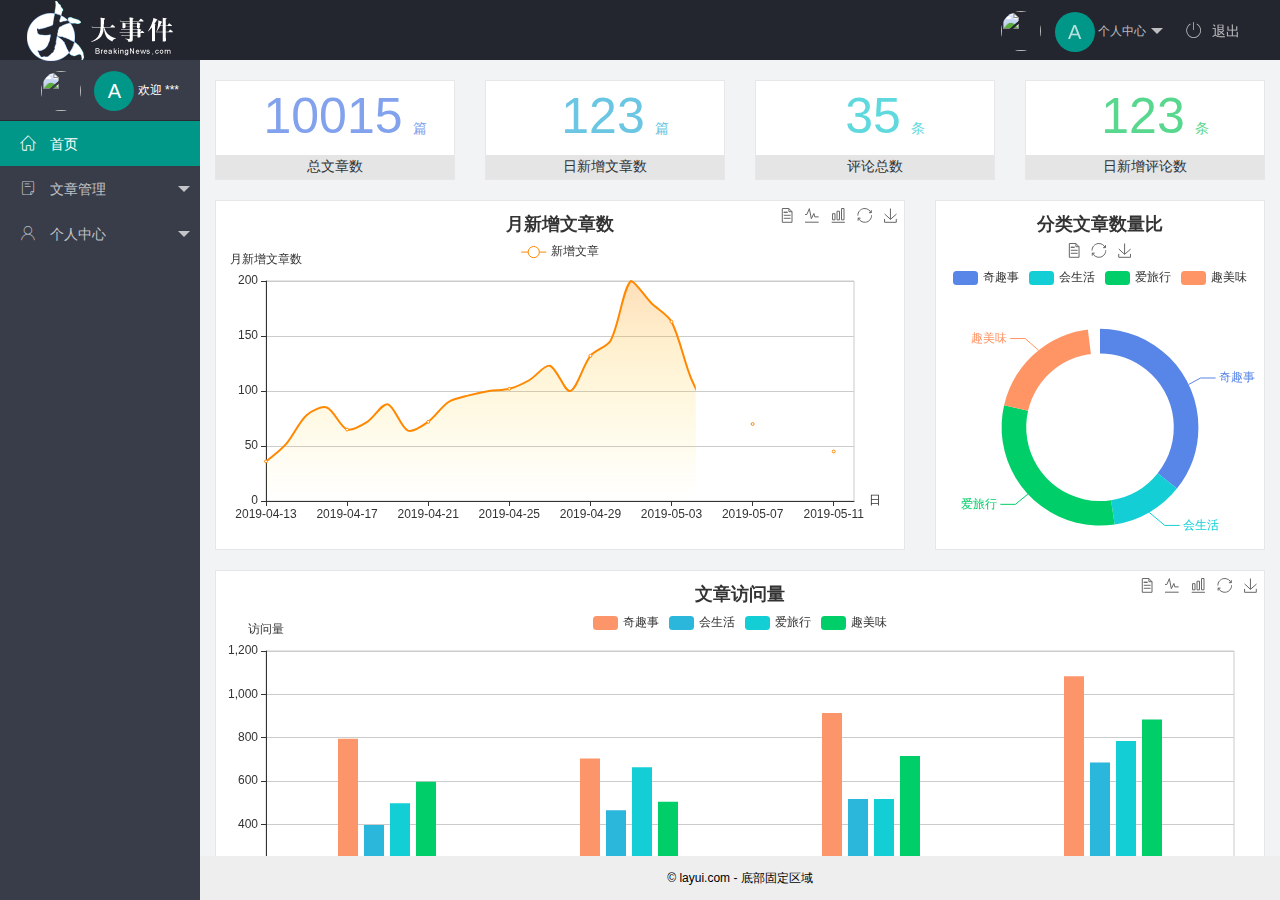
==== commit 2508298f: "个人中心  基本资料和重置密码完成" ====
--- a/index.html
+++ b/index.html
@@ -29,7 +29,7 @@
               个人中心
             </a>
             <dl class="layui-nav-child">
-              <dd><a href="">基本资料</a></dd>
+              <dd><a href="/user/user_info.html" target="fm">基本资料</a></dd>
               <dd><a href="">安全设置</a></dd>
             </dl>
           </li>
@@ -97,17 +97,17 @@
               >
               <dl class="layui-nav-child">
                 <dd>
-                  <a href="javascript:;"
+                  <a href="/user/user_info.html" target="fm"
                     ><i class="layui-icon layui-icon-app"></i> 基本资料</a
                   >
                 </dd>
                 <dd>
-                  <a href="javascript:;"
+                  <a href="/user/user_avatar.html" target="fm"
                     ><i class="layui-icon layui-icon-app"></i> 更换头像</a
                   >
                 </dd>
                 <dd>
-                  <a href="javascript:;"
+                  <a href="/user/user_pwd.html" target="fm"
                     ><i class="layui-icon layui-icon-app"></i> 重置密码</a
                   >
                 </dd>
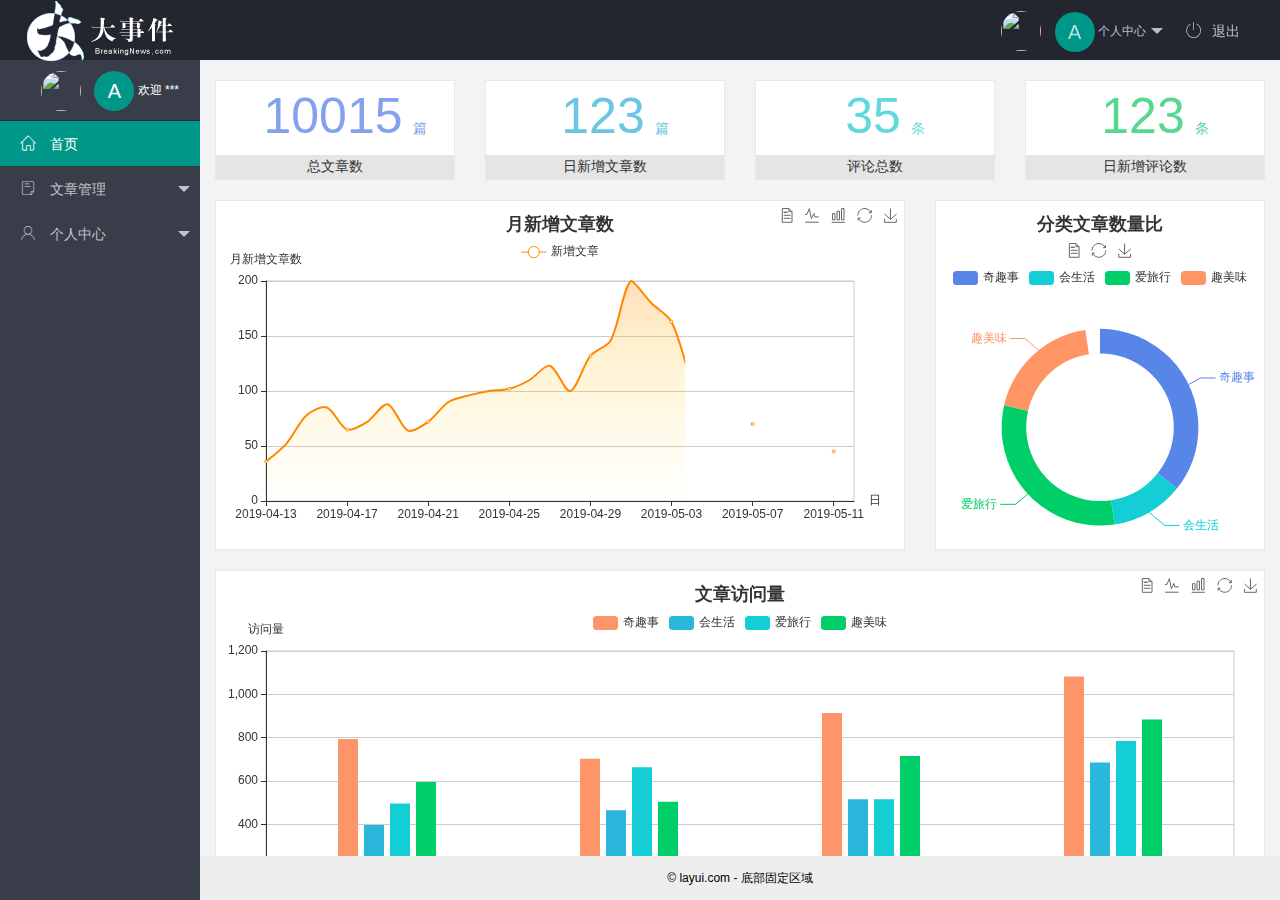
==== commit 34b696f2: "文章类别完成" ====
--- a/index.html
+++ b/index.html
@@ -30,7 +30,8 @@
             </a>
             <dl class="layui-nav-child">
               <dd><a href="/user/user_info.html" target="fm">基本资料</a></dd>
-              <dd><a href="">安全设置</a></dd>
+              <dd><a href="/user/user_avatar.html" target="fm">更换头像</a></dd>
+              <dd><a href="/user/user_pwd.html" target="fm">重置密码</a></dd>
             </dl>
           </li>
           <li class="layui-nav-item">
@@ -74,12 +75,12 @@
                -->
               <dl class="layui-nav-child">
                 <dd>
-                  <a href="javascript:;"
+                  <a href="/article/art_cate.html" target="fm"
                     ><i class="layui-icon layui-icon-app"></i> 文章类别</a
                   >
                 </dd>
                 <dd>
-                  <a href="javascript:;"
+                  <a href="/article/art_list.html" target="fm"
                     ><i class="layui-icon layui-icon-app"></i> 文章列表</a
                   >
                 </dd>
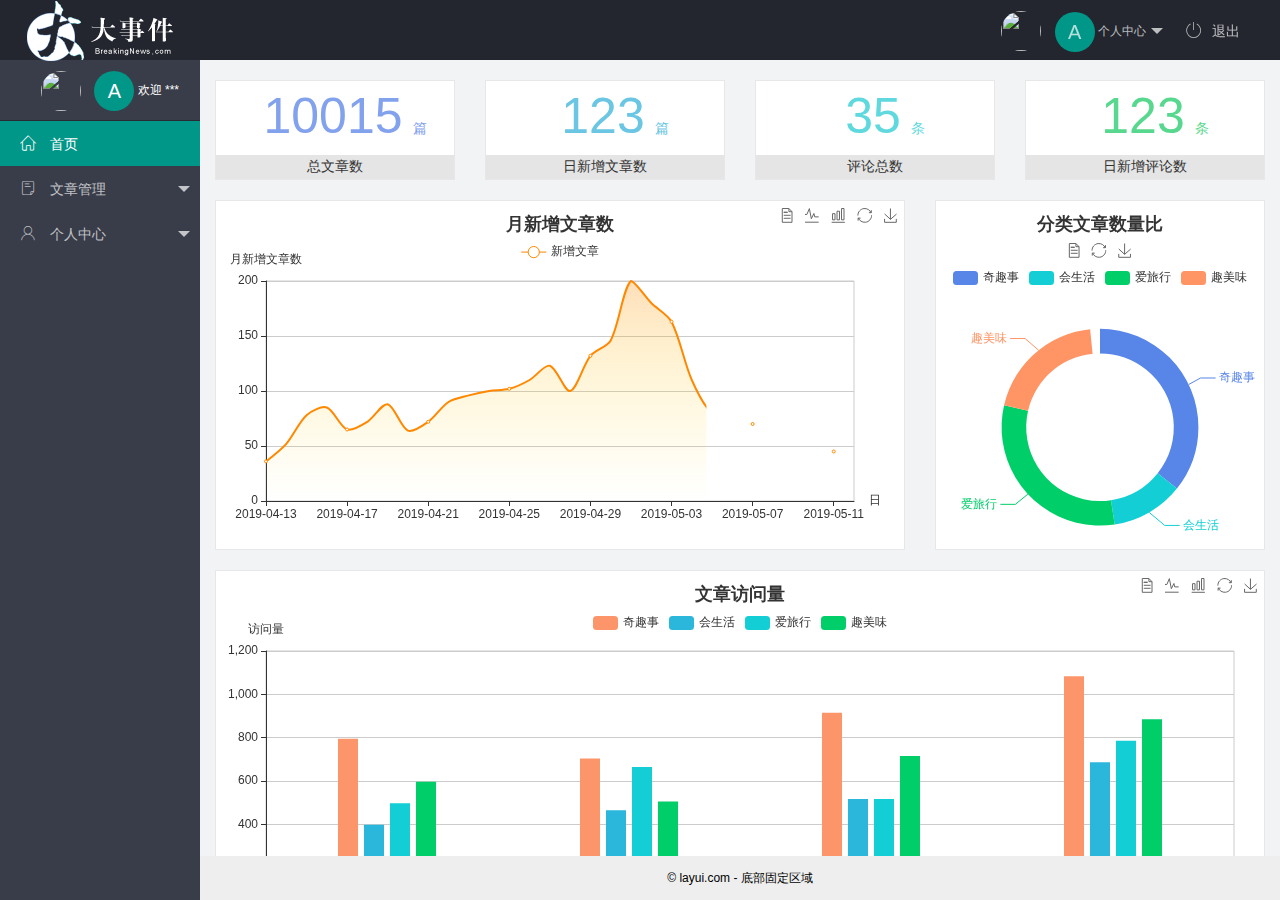
==== commit adab5529: "发表文章完成了一半" ====
--- a/index.html
+++ b/index.html
@@ -85,7 +85,7 @@
                   >
                 </dd>
                 <dd>
-                  <a href="javascript:;"
+                  <a href="/article/art_pub.html" target="fm"
                     ><i class="layui-icon layui-icon-app"></i> 发表文章</a
                   >
                 </dd>
